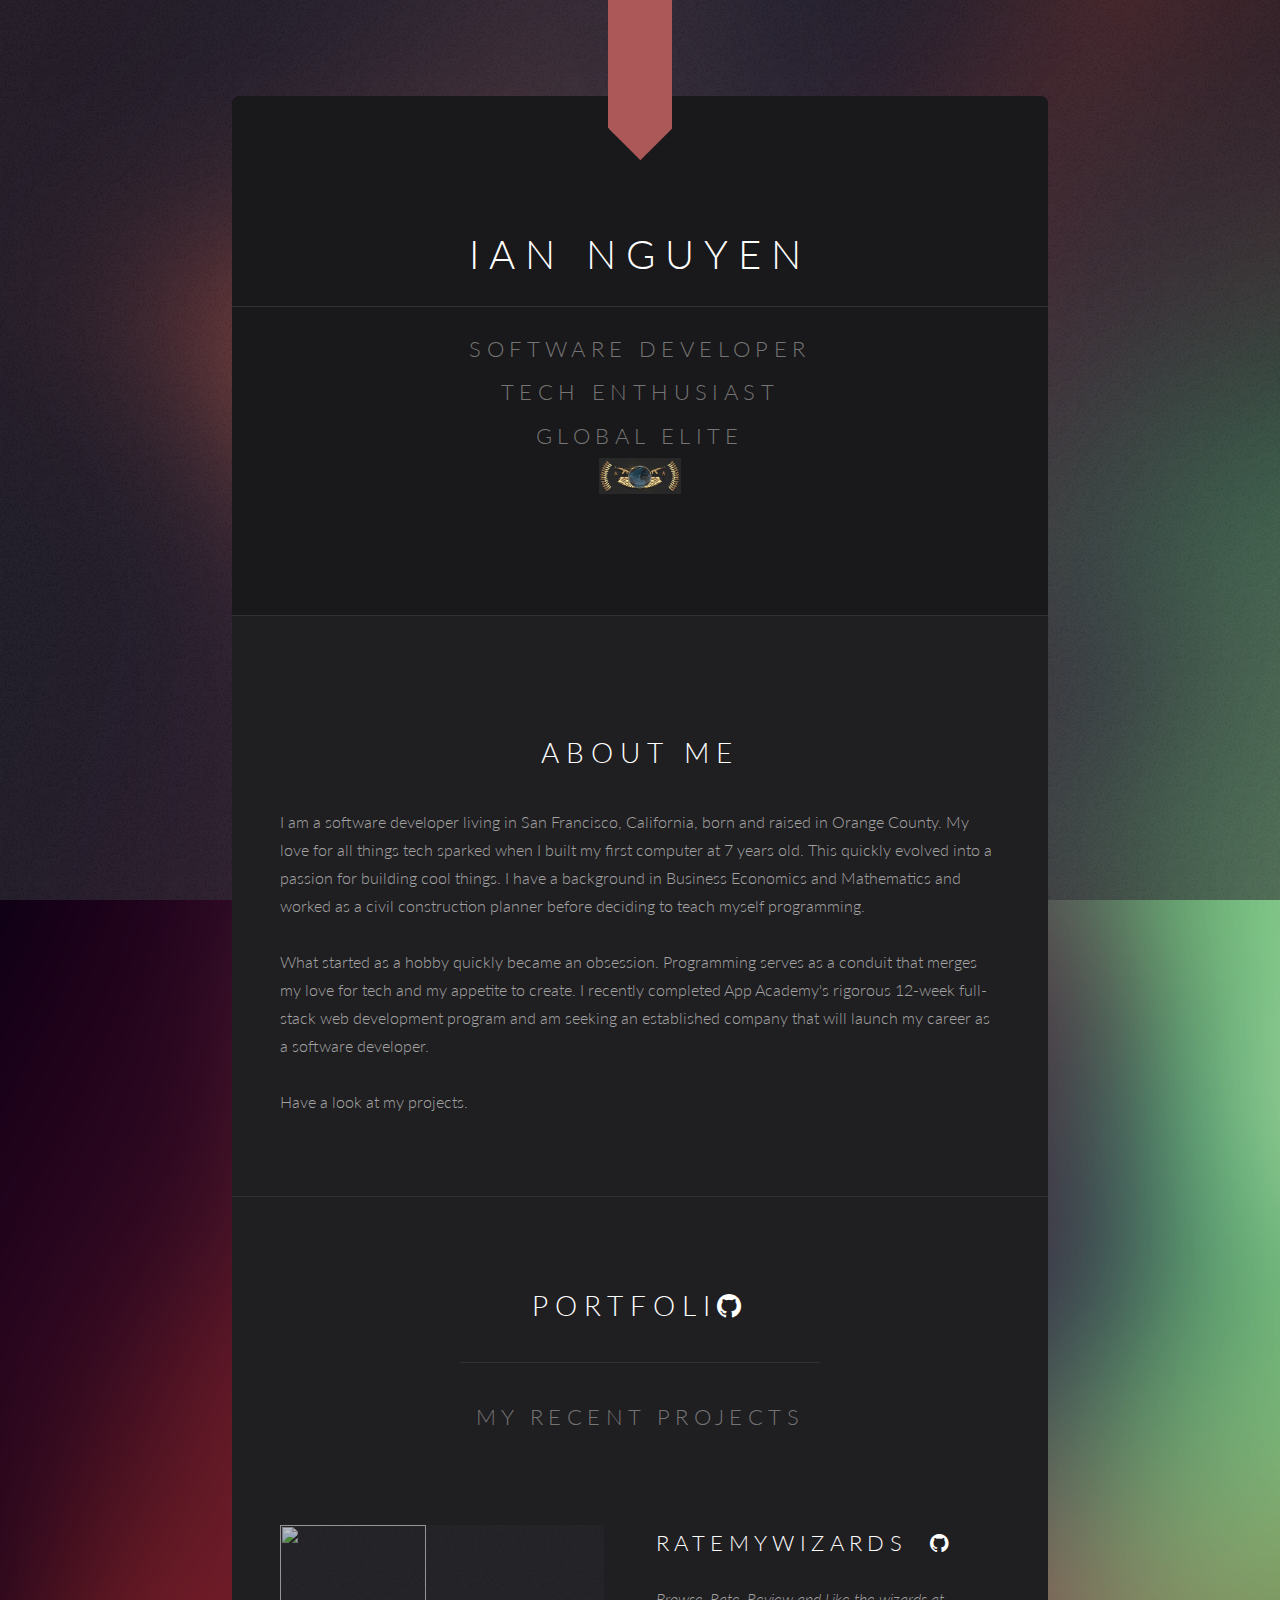
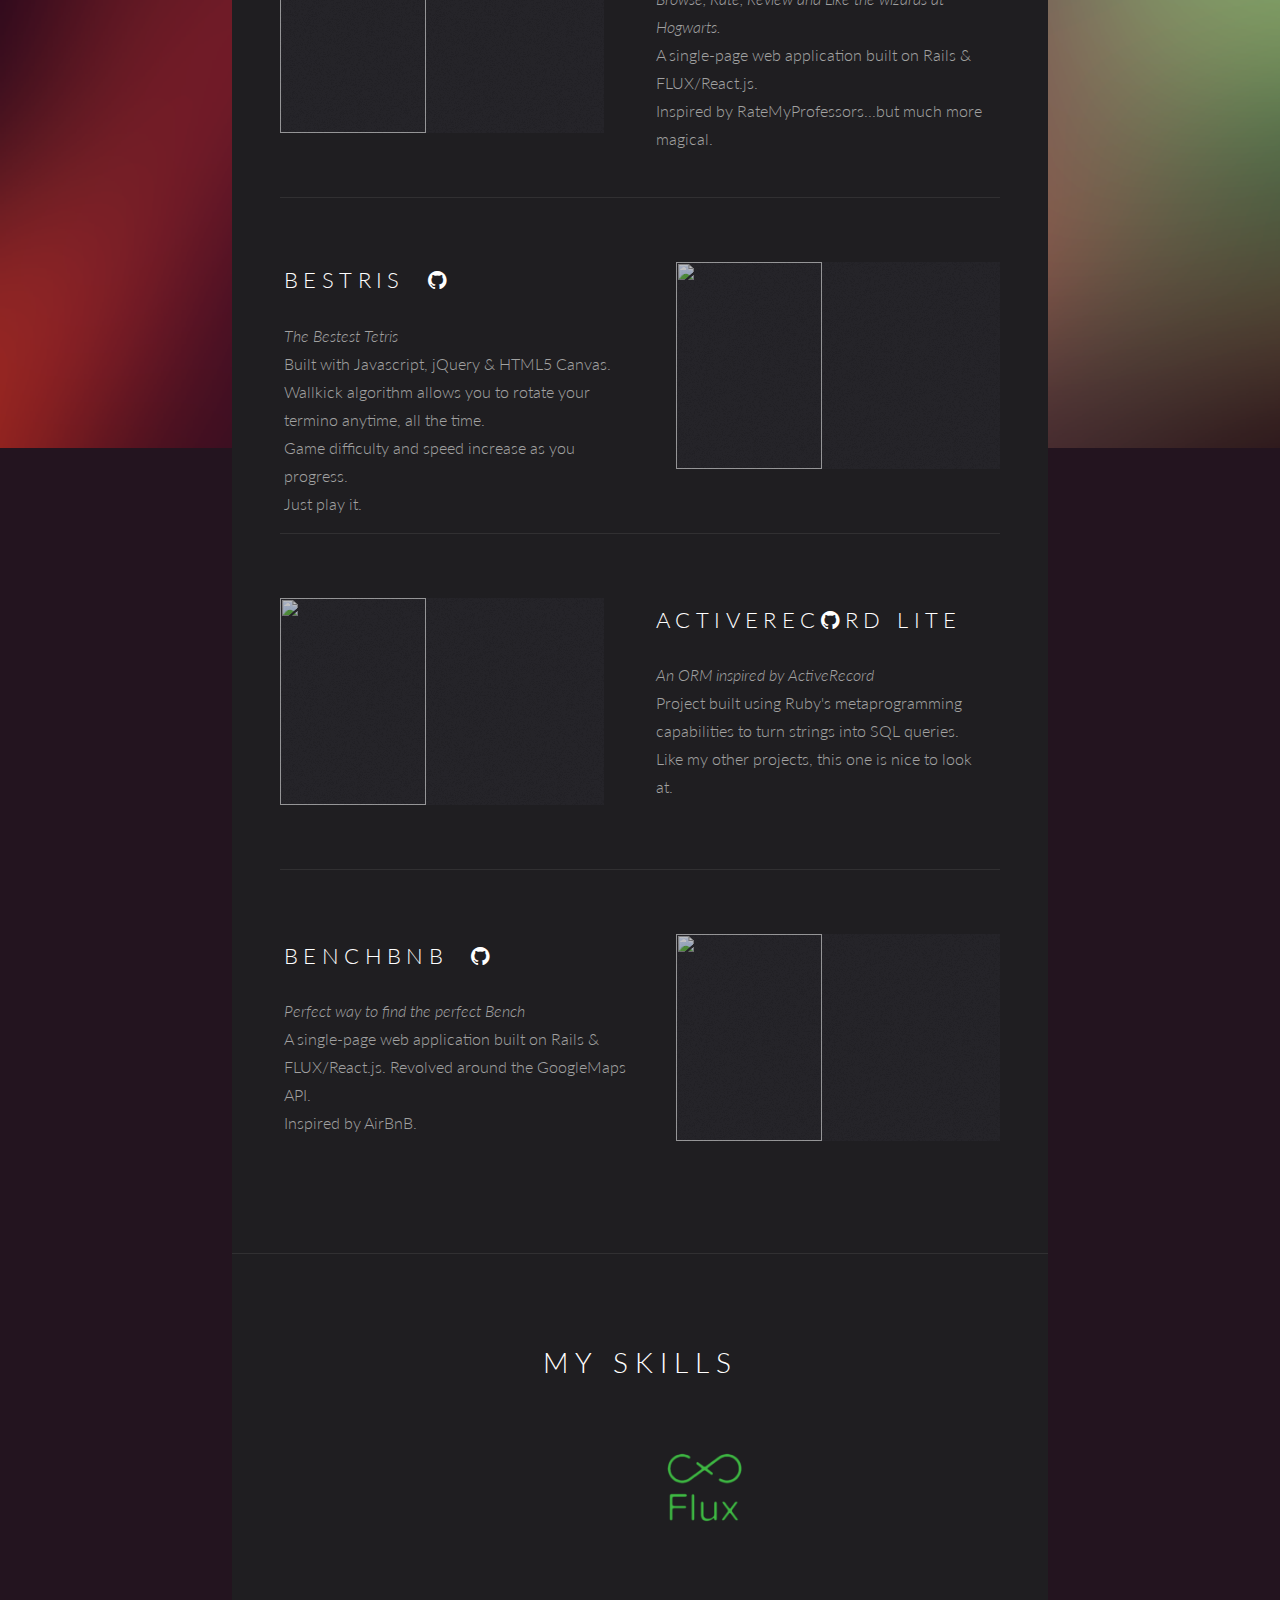
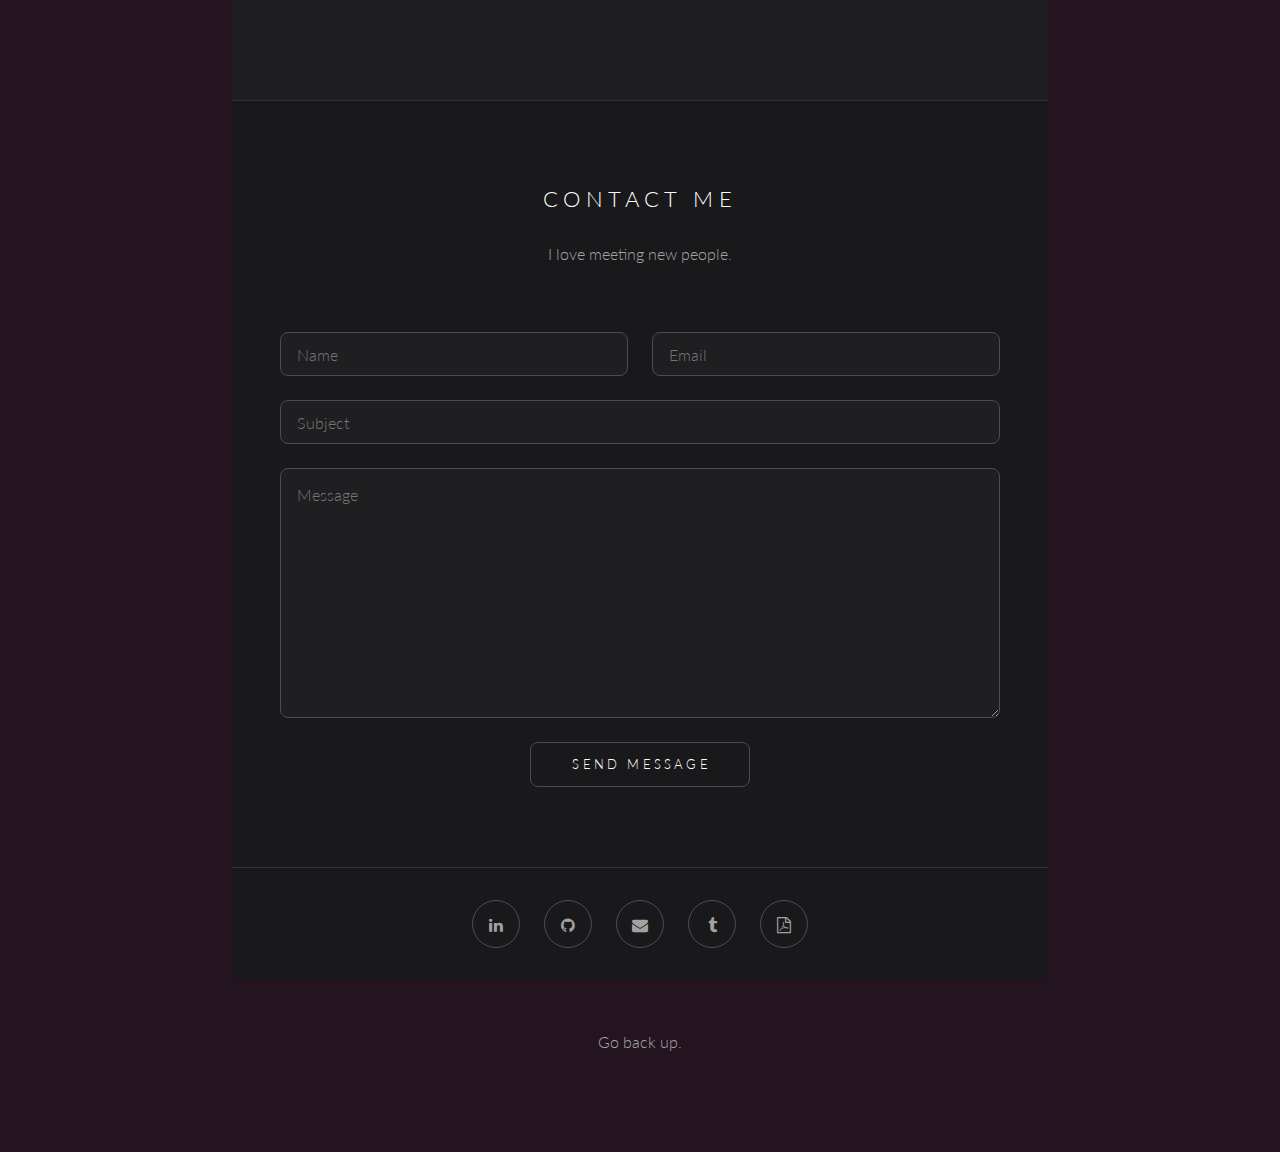
==== index.html @ a2546f07 "ge image" ====
<!DOCTYPE HTML>
<!--
	Locus by Pixelarity
	pixelarity.com @pixelarity
	License: pixelarity.com/license
-->
<html>
	<head>
		<title>Ian Nguyen</title>
		<meta charset="utf-8" />
		<meta name="viewport" content="width=device-width, initial-scale=1" />
		<!--[if lte IE 8]><script src="assets/js/ie/html5shiv.js"></script><![endif]-->
		<link rel="stylesheet" href="assets/css/main.css" />
		<link rel="icon" href="favicon.ico" type="image/x-icon" />
		<!--[if lte IE 8]><link rel="stylesheet" href="assets/css/ie8.css" /><![endif]-->
	</head>
	<body>
		<div id="wrapper" class="container">

			<!-- Header -->
				<section id="header">
					<header>
						<h1><a href="index.html">Ian Nguyen</a></h1>
						<p>
							Software Developer<br/>
							Tech Enthusiast<br/>
							Global Elite<br/>
							<img class="global" src="./images/GE.jpg"/><br/>
						</p>
					</header>
					<!-- <nav id="nav">
						<ul>
							<li><a href="index.html">Home</a></li><li><a href="generic.html">Generic</a></li><li><a href="elements.html">Elements</a></li>
						</ul>
					</nav> -->
				</section>

				<section class="main">
					<header class="major">
						<img class="thumbnail" src="http://res.cloudinary.com/dms46o1eu/image/upload/v1446440273/ian_nguyen_brw3zr.jpg" alt="" />
						<br/>
						<h2>About Me</h2>
						<!-- <p>Magna feugiat lorem ipsum dolor<br />
						sit amet tempus sed adipiscing</p> -->
					</header>
					<!-- <a href="#" class="image fit"><img src="images/pic04.jpg" alt="" /></a> -->
					<p>I am a software developer living in San Francisco, California, born and raised in Orange County. My love for all things tech sparked when I built my first computer at 7 years old. This quickly evolved into a passion for building cool things. I have a background in Business Economics and Mathematics and worked as a civil construction planner before deciding to teach myself programming.
							<br/>
							<br/>
						What started as a hobby quickly became an obsession. Programming serves as a conduit that merges my love for tech and my appetite to create. I recently completed App Academy's rigorous 12-week full-stack web development program and am seeking an established company that will launch my career as a software developer.
						<br/>
						<br/>
						Have a look at my projects.</p>
				</section>

			<!-- Banner -->
				<!-- <section id="banner">
					<h2>Portfolio</h2>
					<ul class="actions">
						<li><a href="#portfolio" class="button big">View My Recent Projects</a></li>
					</ul>
				</section> -->

			<!-- One -->
				<!-- <section id="portfolio" class="main style1">
					<section>
						<h3>Sed Feugiat</h3>
						<p>Cubilia in ornare mi. Accumsan massa vis vis commodo adipiscing. Adipiscing amet odio id consectetur penatibus. Accumsan adipiscing. Lorem. Sapien blandit magna neque sed.</p>
						<ul class="actions">
							<li><a href="#" class="button">More</a></li>
						</ul>
					</section>
					<section>
						<h3>Curae Amet</h3>
						<p>Cubilia in ornare mi. Accumsan massa vis vis commodo adipiscing. Adipiscing amet odio id consectetur penatibus. Accumsan adipiscing. Lorem. Sapien blandit magna neque sed.</p>
						<ul class="actions">
							<li><a href="#" class="button">More</a></li>
						</ul>
					</section>
				</section> -->

			<!-- Two -->
				<section id="portfolio" class="main style2">
					<header class="major">
						<h2>Portfoli<a href="https://github.com/iannguyen" class="icon alt fa-github"><span class="label">GitHub</span></a></h2>
						<p>My Recent Projects</p>
					</header>
					<section class="left">
						<a href="http://www.ratemywizards.xyz/">
									<img class="image" src="http://res.cloudinary.com/dms46o1eu/image/upload/f_auto/v1446530182/ratemywizardsgif_xmjxuo.gif"/>
								</a>
						<div class="content">
							<h3><a href="http://www.ratemywizards.xyz/">RateMyWizards &nbsp</a><a href="https://github.com/iannguyen/ratemywizards" class="icon alt fa-github"><span class="label">GitHub</span></a></h3>
							<span class="sub-description">Browse, Rate, Review and Like the wizards at Hogwarts.</span>
							<p>
								A single-page web application built on Rails & FLUX/React.js.
								<br/>
								Inspired by RateMyProfessors...but much more magical.
							</p>
						</div>
					</section>
					<section class="right">
						<a href="bestris/index.html">
									<img class="image" src="http://res.cloudinary.com/dms46o1eu/image/upload/v1446534317/bestrisnew_ky3woq.gif"/>
								</a>
						<div class="content">
							<h3><a href="bestris/index.html">Bestris &nbsp</a><a href="https://github.com/iannguyen/bestris" class="icon alt fa-github"><span class="label">GitHub</span></a></h3>
							<span class="sub-description">The Bestest Tetris</span>
							<p>
										Built with Javascript, jQuery & HTML5 Canvas.
										<br/>
										Wallkick algorithm allows you to rotate your termino anytime, all the time.
										<br/>
										Game difficulty and speed increase as you progress.
										<br/>
										Just play it.
									</p>
						</div>
					</section>
					<section class="left">
								<a href="https://github.com/iannguyen/activerecord-lite"><img class="image" src="http://res.cloudinary.com/dms46o1eu/image/upload/c_scale,w_500/v1446425194/Screen_Shot_2015-11-01_at_4.46.02_PM_rx0tl1.png"/></a>
						<div class="content">
							<h3>ActiveRec<a href="https://github.com/iannguyen/activerecord-lite" class="icon alt fa-github"><span class="label">GitHub</span></a>rd Lite</a>
								</h3>
								<span class="sub-description">An ORM inspired by ActiveRecord</span>
									<p>
										Project built using Ruby's metaprogramming capabilities to turn strings into SQL queries.
										<br/>
										Like my other projects, this one is nice to look at.
									</p>
						</div>
					</section>
					<section class="right">
								<a href="https://bench-bnb.herokuapp.com"><img class="image" src="http://res.cloudinary.com/dms46o1eu/image/upload/c_scale,w_750/v1451967741/bench_bnb_pdccks.gif"/></a>
						<div class="content">
							<h3><a href="https://bench-bnb.herokuapp.com">BenchBnB</a> &nbsp<a href="https://github.com/iannguyen/benchbnb-react-flux" class="icon alt fa-github"><span class="label">GitHub</span></a></a>
								</h3>
								<span class="sub-description">Perfect way to find the perfect Bench</span>
									<p>
										A single-page web application built on Rails & FLUX/React.js. Revolved around the GoogleMaps API.
										<br/>
										Inspired by AirBnB.
									</p>
						</div>
					</section>
					<!-- <footer class="major">
						<p>Magna feugiat lorem ipsum dolor<br />
						sit amet tempus sed adipiscing</p>
						<ul class="actions">
							<li><a href="#" class="button big">Learn More</a></li>
						</ul>
					</footer> -->
				</section>

				<section class="main">
					<header class="major">
						<h2>My Skills</h2>
						<!-- <p>Magna feugiat lorem ipsum dolor<br />
						sit amet tempus sed adipiscing</p> -->
						<link rel="stylesheet" href="https://cdn.rawgit.com/konpa/devicon/89f2f44ba07ea3fff7e561c2142813b278c2d6c6/devicon.min.css">
					</header>
					<!-- <a href="#" class="image fit"><img src="images/pic04.jpg" alt="" /></a> -->
					<ul class="skills">
						<br/>
						<li><i class="devicon-ruby-plain-wordmark colored"></i></li>
						<li><i class="devicon-rails-plain-wordmark colored"></i></li>
						<li><i class="devicon-javascript-plain colored"></i></li>
						<li><i class="devicon-react-original-wordmark colored"></i></li>
						<li><i><img class="icon" src="./images/flux-icon.png"/></i></li>
						<br/>
						<br/>
						<li><i class="devicon-postgresql-plain-wordmark"></i></li>
						<li><i class="devicon-html5-plain-wordmark colored"></i></li>
						<li><i class="devicon-css3-plain-wordmark colored"></i></li>
						<li><i class="devicon-jquery-plain-wordmark"></i></li>
						<li><i class="devicon-git-plain-wordmark colored"></i></li>
					</ul>
				</section>

			<!-- Footer -->
				<section id="footer">
					<h2>Contact Me</h2>
					<p>I love meeting new people.</p>
					<form action="http://formspree.io/iannknguyen@gmail.com" method="post">
						<div class="row uniform 50%">
							<div class="6u 12u$(xsmall)">
								<input type="text" name="name" id="name" placeholder="Name" />
							</div>
							<div class="6u$ 12u$(xsmall)">
								<input type="email" name="email" id="email" placeholder="Email" />
							</div>
							<div class="12u$">
								<input type="text" name="subject" id="subject" placeholder="Subject" />
							</div>
							<div class="12u$">
								<textarea name="message" id="message" placeholder="Message" rows="8"></textarea>
							</div>
							<div class="12u$">
								<ul class="actions">
									<li><input type="submit" value="Send Message" /></li>
								</ul>
							</div>
						</div>
					</form>
					<ul class="icons">
						<li><a href="https://www.linkedin.com/in/iannknguyen" class="icon alt fa-linkedin"><span class="label">LinkedIn</span></a></li>
						<li><a href="https://github.com/iannguyen" class="icon alt fa-github"><span class="label">GitHub</span></a></li>
						<li><a href="mailto:iannknguyen@gmail.com" class="icon alt fa-envelope"><span class="label">Email</span></a></li>
						<li><a href="http://iannknguyen.tumblr.com/" class="icon alt fa-tumblr"><span class="label">Tumblr</span></a></li>
						<li><a href="./assets/Resume_Ian-Nguyen.pdf" class="icon fa-file-pdf-o"><span class="label">Resume</span></a></li>
					</ul>
				</section>

		</div>
		<div id="copyright">
			Go back up.
		</div>

		<!-- Scripts -->
			<script src="assets/js/jquery.min.js"></script>
			<script src="assets/js/skel.min.js"></script>
			<script src="assets/js/util.js"></script>
			<!--[if lte IE 8]><script src="assets/js/ie/respond.min.js"></script><![endif]-->
			<script src="assets/js/main.js"></script>

	</body>
</html>
---- assets/css/main.css ----
@import url("font-awesome.min.css");
@import url("http://fonts.googleapis.com/css?family=Lato:300");

/*
	Locus by Pixelarity
	pixelarity.com @pixelarity
	License: pixelarity.com/license
*/

/* Reset */

	html, body, div, span, applet, object, iframe, h1, h2, h3, h4, h5, h6, p, blockquote, pre, a, abbr, acronym, address, big, cite, code, del, dfn, em, img, ins, kbd, q, s, samp, small, strike, strong, sub, sup, tt, var, b, u, i, center, dl, dt, dd, ol, ul, li, fieldset, form, label, legend, table, caption, tbody, tfoot, thead, tr, th, td, article, aside, canvas, details, embed, figure, figcaption, footer, header, hgroup, menu, nav, output, ruby, section, summary, time, mark, audio, video {
		margin: 0;
		padding: 0;
		border: 0;
		font-size: 100%;
		font: inherit;
		vertical-align: baseline;
	}

	article, aside, details, figcaption, figure, footer, header, hgroup, menu, nav, section {
		display: block;
	}

	body {
		line-height: 1;
	}

	ol, ul {
		list-style: none;
	}

	blockquote, q {
		quotes: none;
	}

	blockquote:before, blockquote:after, q:before, q:after {
		content: '';
		content: none;
	}

	table {
		border-collapse: collapse;
		border-spacing: 0;
	}

	body {
		-webkit-text-size-adjust: none;
	}

/* Box Model */

	*, *:before, *:after {
		-moz-box-sizing: border-box;
		-webkit-box-sizing: border-box;
		box-sizing: border-box;
	}

/* Containers */

	.container {
		margin-left: auto;
		margin-right: auto;
	}

	.container.\31 25\25 {
		width: 100%;
		max-width: 63.75em;
		min-width: 51em;
	}

	.container.\37 5\25 {
		width: 38.25em;
	}

	.container.\35 0\25 {
		width: 25.5em;
	}

	.container.\32 5\25 {
		width: 12.75em;
	}

	.container {
		width: 51em;
	}

	@media screen and (max-width: 1680px) {

		.container.\31 25\25 {
			width: 100%;
			max-width: 63.75em;
			min-width: 51em;
		}

		.container.\37 5\25 {
			width: 38.25em;
		}

		.container.\35 0\25 {
			width: 25.5em;
		}

		.container.\32 5\25 {
			width: 12.75em;
		}

		.container {
			width: 51em;
		}

	}

	@media screen and (max-width: 1366px) {

		.container.\31 25\25 {
			width: 100%;
			max-width: 63.75em;
			min-width: 51em;
		}

		.container.\37 5\25 {
			width: 38.25em;
		}

		.container.\35 0\25 {
			width: 25.5em;
		}

		.container.\32 5\25 {
			width: 12.75em;
		}

		.container {
			width: 51em;
		}

	}

	@media screen and (max-width: 980px) {

		.container.\31 25\25 {
			width: 100%;
			max-width: 100%;
			min-width: 80%;
		}

		.container.\37 5\25 {
			width: 60%;
		}

		.container.\35 0\25 {
			width: 40%;
		}

		.container.\32 5\25 {
			width: 20%;
		}

		.container {
			width: 80% !important;
		}

	}

	@media screen and (max-width: 736px) {

		.container.\31 25\25 {
			width: 100%;
			max-width: 118.75%;
			min-width: 95%;
		}

		.container.\37 5\25 {
			width: 71.25%;
		}

		.container.\35 0\25 {
			width: 47.5%;
		}

		.container.\32 5\25 {
			width: 23.75%;
		}

		.container {
			width: 95% !important;
		}

	}

	@media screen and (max-width: 480px) {

		.container.\31 25\25 {
			width: 100%;
			max-width: 125%;
			min-width: 100%;
		}

		.container.\37 5\25 {
			width: 75%;
		}

		.container.\35 0\25 {
			width: 50%;
		}

		.container.\32 5\25 {
			width: 25%;
		}

		.container {
			width: 100% !important;
		}

	}

/* Grid */

	.row {
		border-bottom: solid 1px transparent;
		-moz-box-sizing: border-box;
		-webkit-box-sizing: border-box;
		box-sizing: border-box;
	}

	.row > * {
		float: left;
		-moz-box-sizing: border-box;
		-webkit-box-sizing: border-box;
		box-sizing: border-box;
	}

	.row:after, .row:before {
		content: '';
		display: block;
		clear: both;
		height: 0;
	}

	.row.uniform > * > :first-child {
		margin-top: 0;
	}

	.row.uniform > * > :last-child {
		margin-bottom: 0;
	}

	.row.\30 \25 > * {
		padding: 0 0 0 0em;
	}

	.row.\30 \25 {
		margin: 0 0 -1px 0em;
	}

	.row.uniform.\30 \25 > * {
		padding: 0em 0 0 0em;
	}

	.row.uniform.\30 \25 {
		margin: 0em 0 -1px 0em;
	}

	.row > * {
		padding: 0 0 0 3em;
	}

	.row {
		margin: 0 0 -1px -3em;
	}

	.row.uniform > * {
		padding: 3em 0 0 3em;
	}

	.row.uniform {
		margin: -3em 0 -1px -3em;
	}

	.row.\32 00\25 > * {
		padding: 0 0 0 6em;
	}

	.row.\32 00\25 {
		margin: 0 0 -1px -6em;
	}

	.row.uniform.\32 00\25 > * {
		padding: 6em 0 0 6em;
	}

	.row.uniform.\32 00\25 {
		margin: -6em 0 -1px -6em;
	}

	.row.\31 50\25 > * {
		padding: 0 0 0 4.5em;
	}

	.row.\31 50\25 {
		margin: 0 0 -1px -4.5em;
	}

	.row.uniform.\31 50\25 > * {
		padding: 4.5em 0 0 4.5em;
	}

	.row.uniform.\31 50\25 {
		margin: -4.5em 0 -1px -4.5em;
	}

	.row.\35 0\25 > * {
		padding: 0 0 0 1.5em;
	}

	.row.\35 0\25 {
		margin: 0 0 -1px -1.5em;
	}

	.row.uniform.\35 0\25 > * {
		padding: 1.5em 0 0 1.5em;
	}

	.row.uniform.\35 0\25 {
		margin: -1.5em 0 -1px -1.5em;
	}

	.row.\32 5\25 > * {
		padding: 0 0 0 0.75em;
	}

	.row.\32 5\25 {
		margin: 0 0 -1px -0.75em;
	}

	.row.uniform.\32 5\25 > * {
		padding: 0.75em 0 0 0.75em;
	}

	.row.uniform.\32 5\25 {
		margin: -0.75em 0 -1px -0.75em;
	}

	.\31 2u, .\31 2u\24 {
		width: 100%;
		clear: none;
		margin-left: 0;
	}

	.\31 1u, .\31 1u\24 {
		width: 91.6666666667%;
		clear: none;
		margin-left: 0;
	}

	.\31 0u, .\31 0u\24 {
		width: 83.3333333333%;
		clear: none;
		margin-left: 0;
	}

	.\39 u, .\39 u\24 {
		width: 75%;
		clear: none;
		margin-left: 0;
	}

	.\38 u, .\38 u\24 {
		width: 66.6666666667%;
		clear: none;
		margin-left: 0;
	}

	.\37 u, .\37 u\24 {
		width: 58.3333333333%;
		clear: none;
		margin-left: 0;
	}

	.\36 u, .\36 u\24 {
		width: 50%;
		clear: none;
		margin-left: 0;
	}

	.\35 u, .\35 u\24 {
		width: 41.6666666667%;
		clear: none;
		margin-left: 0;
	}

	.\34 u, .\34 u\24 {
		width: 33.3333333333%;
		clear: none;
		margin-left: 0;
	}

	.\33 u, .\33 u\24 {
		width: 25%;
		clear: none;
		margin-left: 0;
	}

	.\32 u, .\32 u\24 {
		width: 16.6666666667%;
		clear: none;
		margin-left: 0;
	}

	.\31 u, .\31 u\24 {
		width: 8.3333333333%;
		clear: none;
		margin-left: 0;
	}

	.\31 2u\24 + *,
	.\31 1u\24 + *,
	.\31 0u\24 + *,
	.\39 u\24 + *,
	.\38 u\24 + *,
	.\37 u\24 + *,
	.\36 u\24 + *,
	.\35 u\24 + *,
	.\34 u\24 + *,
	.\33 u\24 + *,
	.\32 u\24 + *,
	.\31 u\24 + * {
		clear: left;
	}

	.\-11u {
		margin-left: 91.66667%;
	}

	.\-10u {
		margin-left: 83.33333%;
	}

	.\-9u {
		margin-left: 75%;
	}

	.\-8u {
		margin-left: 66.66667%;
	}

	.\-7u {
		margin-left: 58.33333%;
	}

	.\-6u {
		margin-left: 50%;
	}

	.\-5u {
		margin-left: 41.66667%;
	}

	.\-4u {
		margin-left: 33.33333%;
	}

	.\-3u {
		margin-left: 25%;
	}

	.\-2u {
		margin-left: 16.66667%;
	}

	.\-1u {
		margin-left: 8.33333%;
	}

	@media screen and (max-width: 1680px) {

		.row > * {
			padding: 0 0 0 3em;
		}

		.row {
			margin: 0 0 -1px -3em;
		}

		.row.uniform > * {
			padding: 3em 0 0 3em;
		}

		.row.uniform {
			margin: -3em 0 -1px -3em;
		}

		.row.\32 00\25 > * {
			padding: 0 0 0 6em;
		}

		.row.\32 00\25 {
			margin: 0 0 -1px -6em;
		}

		.row.uniform.\32 00\25 > * {
			padding: 6em 0 0 6em;
		}

		.row.uniform.\32 00\25 {
			margin: -6em 0 -1px -6em;
		}

		.row.\31 50\25 > * {
			padding: 0 0 0 4.5em;
		}

		.row.\31 50\25 {
			margin: 0 0 -1px -4.5em;
		}

		.row.uniform.\31 50\25 > * {
			padding: 4.5em 0 0 4.5em;
		}

		.row.uniform.\31 50\25 {
			margin: -4.5em 0 -1px -4.5em;
		}

		.row.\35 0\25 > * {
			padding: 0 0 0 1.5em;
		}

		.row.\35 0\25 {
			margin: 0 0 -1px -1.5em;
		}

		.row.uniform.\35 0\25 > * {
			padding: 1.5em 0 0 1.5em;
		}

		.row.uniform.\35 0\25 {
			margin: -1.5em 0 -1px -1.5em;
		}

		.row.\32 5\25 > * {
			padding: 0 0 0 0.75em;
		}

		.row.\32 5\25 {
			margin: 0 0 -1px -0.75em;
		}

		.row.uniform.\32 5\25 > * {
			padding: 0.75em 0 0 0.75em;
		}

		.row.uniform.\32 5\25 {
			margin: -0.75em 0 -1px -0.75em;
		}

		.\31 2u\28xlarge\29, .\31 2u\24\28xlarge\29 {
			width: 100%;
			clear: none;
			margin-left: 0;
		}

		.\31 1u\28xlarge\29, .\31 1u\24\28xlarge\29 {
			width: 91.6666666667%;
			clear: none;
			margin-left: 0;
		}

		.\31 0u\28xlarge\29, .\31 0u\24\28xlarge\29 {
			width: 83.3333333333%;
			clear: none;
			margin-left: 0;
		}

		.\39 u\28xlarge\29, .\39 u\24\28xlarge\29 {
			width: 75%;
			clear: none;
			margin-left: 0;
		}

		.\38 u\28xlarge\29, .\38 u\24\28xlarge\29 {
			width: 66.6666666667%;
			clear: none;
			margin-left: 0;
		}

		.\37 u\28xlarge\29, .\37 u\24\28xlarge\29 {
			width: 58.3333333333%;
			clear: none;
			margin-left: 0;
		}

		.\36 u\28xlarge\29, .\36 u\24\28xlarge\29 {
			width: 50%;
			clear: none;
			margin-left: 0;
		}

		.\35 u\28xlarge\29, .\35 u\24\28xlarge\29 {
			width: 41.6666666667%;
			clear: none;
			margin-left: 0;
		}

		.\34 u\28xlarge\29, .\34 u\24\28xlarge\29 {
			width: 33.3333333333%;
			clear: none;
			margin-left: 0;
		}

		.\33 u\28xlarge\29, .\33 u\24\28xlarge\29 {
			width: 25%;
			clear: none;
			margin-left: 0;
		}

		.\32 u\28xlarge\29, .\32 u\24\28xlarge\29 {
			width: 16.6666666667%;
			clear: none;
			margin-left: 0;
		}

		.\31 u\28xlarge\29, .\31 u\24\28xlarge\29 {
			width: 8.3333333333%;
			clear: none;
			margin-left: 0;
		}

		.\31 2u\24\28xlarge\29 + *,
		.\31 1u\24\28xlarge\29 + *,
		.\31 0u\24\28xlarge\29 + *,
		.\39 u\24\28xlarge\29 + *,
		.\38 u\24\28xlarge\29 + *,
		.\37 u\24\28xlarge\29 + *,
		.\36 u\24\28xlarge\29 + *,
		.\35 u\24\28xlarge\29 + *,
		.\34 u\24\28xlarge\29 + *,
		.\33 u\24\28xlarge\29 + *,
		.\32 u\24\28xlarge\29 + *,
		.\31 u\24\28xlarge\29 + * {
			clear: left;
		}

		.\-11u\28xlarge\29 {
			margin-left: 91.66667%;
		}

		.\-10u\28xlarge\29 {
			margin-left: 83.33333%;
		}

		.\-9u\28xlarge\29 {
			margin-left: 75%;
		}

		.\-8u\28xlarge\29 {
			margin-left: 66.66667%;
		}

		.\-7u\28xlarge\29 {
			margin-left: 58.33333%;
		}

		.\-6u\28xlarge\29 {
			margin-left: 50%;
		}

		.\-5u\28xlarge\29 {
			margin-left: 41.66667%;
		}

		.\-4u\28xlarge\29 {
			margin-left: 33.33333%;
		}

		.\-3u\28xlarge\29 {
			margin-left: 25%;
		}

		.\-2u\28xlarge\29 {
			margin-left: 16.66667%;
		}

		.\-1u\28xlarge\29 {
			margin-left: 8.33333%;
		}

	}

	@media screen and (max-width: 1366px) {

		.row > * {
			padding: 0 0 0 3em;
		}

		.row {
			margin: 0 0 -1px -3em;
		}

		.row.uniform > * {
			padding: 3em 0 0 3em;
		}

		.row.uniform {
			margin: -3em 0 -1px -3em;
		}

		.row.\32 00\25 > * {
			padding: 0 0 0 6em;
		}

		.row.\32 00\25 {
			margin: 0 0 -1px -6em;
		}

		.row.uniform.\32 00\25 > * {
			padding: 6em 0 0 6em;
		}

		.row.uniform.\32 00\25 {
			margin: -6em 0 -1px -6em;
		}

		.row.\31 50\25 > * {
			padding: 0 0 0 4.5em;
		}

		.row.\31 50\25 {
			margin: 0 0 -1px -4.5em;
		}

		.row.uniform.\31 50\25 > * {
			padding: 4.5em 0 0 4.5em;
		}

		.row.uniform.\31 50\25 {
			margin: -4.5em 0 -1px -4.5em;
		}

		.row.\35 0\25 > * {
			padding: 0 0 0 1.5em;
		}

		.row.\35 0\25 {
			margin: 0 0 -1px -1.5em;
		}

		.row.uniform.\35 0\25 > * {
			padding: 1.5em 0 0 1.5em;
		}

		.row.uniform.\35 0\25 {
			margin: -1.5em 0 -1px -1.5em;
		}

		.row.\32 5\25 > * {
			padding: 0 0 0 0.75em;
		}

		.row.\32 5\25 {
			margin: 0 0 -1px -0.75em;
		}

		.row.uniform.\32 5\25 > * {
			padding: 0.75em 0 0 0.75em;
		}

		.row.uniform.\32 5\25 {
			margin: -0.75em 0 -1px -0.75em;
		}

		.\31 2u\28large\29, .\31 2u\24\28large\29 {
			width: 100%;
			clear: none;
			margin-left: 0;
		}

		.\31 1u\28large\29, .\31 1u\24\28large\29 {
			width: 91.6666666667%;
			clear: none;
			margin-left: 0;
		}

		.\31 0u\28large\29, .\31 0u\24\28large\29 {
			width: 83.3333333333%;
			clear: none;
			margin-left: 0;
		}

		.\39 u\28large\29, .\39 u\24\28large\29 {
			width: 75%;
			clear: none;
			margin-left: 0;
		}

		.\38 u\28large\29, .\38 u\24\28large\29 {
			width: 66.6666666667%;
			clear: none;
			margin-left: 0;
		}

		.\37 u\28large\29, .\37 u\24\28large\29 {
			width: 58.3333333333%;
			clear: none;
			margin-left: 0;
		}

		.\36 u\28large\29, .\36 u\24\28large\29 {
			width: 50%;
			clear: none;
			margin-left: 0;
		}

		.\35 u\28large\29, .\35 u\24\28large\29 {
			width: 41.6666666667%;
			clear: none;
			margin-left: 0;
		}

		.\34 u\28large\29, .\34 u\24\28large\29 {
			width: 33.3333333333%;
			clear: none;
			margin-left: 0;
		}

		.\33 u\28large\29, .\33 u\24\28large\29 {
			width: 25%;
			clear: none;
			margin-left: 0;
		}

		.\32 u\28large\29, .\32 u\24\28large\29 {
			width: 16.6666666667%;
			clear: none;
			margin-left: 0;
		}

		.\31 u\28large\29, .\31 u\24\28large\29 {
			width: 8.3333333333%;
			clear: none;
			margin-left: 0;
		}

		.\31 2u\24\28large\29 + *,
		.\31 1u\24\28large\29 + *,
		.\31 0u\24\28large\29 + *,
		.\39 u\24\28large\29 + *,
		.\38 u\24\28large\29 + *,
		.\37 u\24\28large\29 + *,
		.\36 u\24\28large\29 + *,
		.\35 u\24\28large\29 + *,
		.\34 u\24\28large\29 + *,
		.\33 u\24\28large\29 + *,
		.\32 u\24\28large\29 + *,
		.\31 u\24\28large\29 + * {
			clear: left;
		}

		.\-11u\28large\29 {
			margin-left: 91.66667%;
		}

		.\-10u\28large\29 {
			margin-left: 83.33333%;
		}

		.\-9u\28large\29 {
			margin-left: 75%;
		}

		.\-8u\28large\29 {
			margin-left: 66.66667%;
		}

		.\-7u\28large\29 {
			margin-left: 58.33333%;
		}

		.\-6u\28large\29 {
			margin-left: 50%;
		}

		.\-5u\28large\29 {
			margin-left: 41.66667%;
		}

		.\-4u\28large\29 {
			margin-left: 33.33333%;
		}

		.\-3u\28large\29 {
			margin-left: 25%;
		}

		.\-2u\28large\29 {
			margin-left: 16.66667%;
		}

		.\-1u\28large\29 {
			margin-left: 8.33333%;
		}

	}

	@media screen and (max-width: 980px) {

		.row > * {
			padding: 0 0 0 3em;
		}

		.row {
			margin: 0 0 -1px -3em;
		}

		.row.uniform > * {
			padding: 3em 0 0 3em;
		}

		.row.uniform {
			margin: -3em 0 -1px -3em;
		}

		.row.\32 00\25 > * {
			padding: 0 0 0 6em;
		}

		.row.\32 00\25 {
			margin: 0 0 -1px -6em;
		}

		.row.uniform.\32 00\25 > * {
			padding: 6em 0 0 6em;
		}

		.row.uniform.\32 00\25 {
			margin: -6em 0 -1px -6em;
		}

		.row.\31 50\25 > * {
			padding: 0 0 0 4.5em;
		}

		.row.\31 50\25 {
			margin: 0 0 -1px -4.5em;
		}

		.row.uniform.\31 50\25 > * {
			padding: 4.5em 0 0 4.5em;
		}

		.row.uniform.\31 50\25 {
			margin: -4.5em 0 -1px -4.5em;
		}

		.row.\35 0\25 > * {
			padding: 0 0 0 1.5em;
		}

		.row.\35 0\25 {
			margin: 0 0 -1px -1.5em;
		}

		.row.uniform.\35 0\25 > * {
			padding: 1.5em 0 0 1.5em;
		}

		.row.uniform.\35 0\25 {
			margin: -1.5em 0 -1px -1.5em;
		}

		.row.\32 5\25 > * {
			padding: 0 0 0 0.75em;
		}

		.row.\32 5\25 {
			margin: 0 0 -1px -0.75em;
		}

		.row.uniform.\32 5\25 > * {
			padding: 0.75em 0 0 0.75em;
		}

		.row.uniform.\32 5\25 {
			margin: -0.75em 0 -1px -0.75em;
		}

		.\31 2u\28medium\29, .\31 2u\24\28medium\29 {
			width: 100%;
			clear: none;
			margin-left: 0;
		}

		.\31 1u\28medium\29, .\31 1u\24\28medium\29 {
			width: 91.6666666667%;
			clear: none;
			margin-left: 0;
		}

		.\31 0u\28medium\29, .\31 0u\24\28medium\29 {
			width: 83.3333333333%;
			clear: none;
			margin-left: 0;
		}

		.\39 u\28medium\29, .\39 u\24\28medium\29 {
			width: 75%;
			clear: none;
			margin-left: 0;
		}

		.\38 u\28medium\29, .\38 u\24\28medium\29 {
			width: 66.6666666667%;
			clear: none;
			margin-left: 0;
		}

		.\37 u\28medium\29, .\37 u\24\28medium\29 {
			width: 58.3333333333%;
			clear: none;
			margin-left: 0;
		}

		.\36 u\28medium\29, .\36 u\24\28medium\29 {
			width: 50%;
			clear: none;
			margin-left: 0;
		}

		.\35 u\28medium\29, .\35 u\24\28medium\29 {
			width: 41.6666666667%;
			clear: none;
			margin-left: 0;
		}

		.\34 u\28medium\29, .\34 u\24\28medium\29 {
			width: 33.3333333333%;
			clear: none;
			margin-left: 0;
		}

		.\33 u\28medium\29, .\33 u\24\28medium\29 {
			width: 25%;
			clear: none;
			margin-left: 0;
		}

		.\32 u\28medium\29, .\32 u\24\28medium\29 {
			width: 16.6666666667%;
			clear: none;
			margin-left: 0;
		}

		.\31 u\28medium\29, .\31 u\24\28medium\29 {
			width: 8.3333333333%;
			clear: none;
			margin-left: 0;
		}

		.\31 2u\24\28medium\29 + *,
		.\31 1u\24\28medium\29 + *,
		.\31 0u\24\28medium\29 + *,
		.\39 u\24\28medium\29 + *,
		.\38 u\24\28medium\29 + *,
		.\37 u\24\28medium\29 + *,
		.\36 u\24\28medium\29 + *,
		.\35 u\24\28medium\29 + *,
		.\34 u\24\28medium\29 + *,
		.\33 u\24\28medium\29 + *,
		.\32 u\24\28medium\29 + *,
		.\31 u\24\28medium\29 + * {
			clear: left;
		}

		.\-11u\28medium\29 {
			margin-left: 91.66667%;
		}

		.\-10u\28medium\29 {
			margin-left: 83.33333%;
		}

		.\-9u\28medium\29 {
			margin-left: 75%;
		}

		.\-8u\28medium\29 {
			margin-left: 66.66667%;
		}

		.\-7u\28medium\29 {
			margin-left: 58.33333%;
		}

		.\-6u\28medium\29 {
			margin-left: 50%;
		}

		.\-5u\28medium\29 {
			margin-left: 41.66667%;
		}

		.\-4u\28medium\29 {
			margin-left: 33.33333%;
		}

		.\-3u\28medium\29 {
			margin-left: 25%;
		}

		.\-2u\28medium\29 {
			margin-left: 16.66667%;
		}

		.\-1u\28medium\29 {
			margin-left: 8.33333%;
		}

	}

	@media screen and (max-width: 736px) {

		.row > * {
			padding: 0 0 0 3em;
		}

		.row {
			margin: 0 0 -1px -3em;
		}

		.row.uniform > * {
			padding: 3em 0 0 3em;
		}

		.row.uniform {
			margin: -3em 0 -1px -3em;
		}

		.row.\32 00\25 > * {
			padding: 0 0 0 6em;
		}

		.row.\32 00\25 {
			margin: 0 0 -1px -6em;
		}

		.row.uniform.\32 00\25 > * {
			padding: 6em 0 0 6em;
		}

		.row.uniform.\32 00\25 {
			margin: -6em 0 -1px -6em;
		}

		.row.\31 50\25 > * {
			padding: 0 0 0 4.5em;
		}

		.row.\31 50\25 {
			margin: 0 0 -1px -4.5em;
		}

		.row.uniform.\31 50\25 > * {
			padding: 4.5em 0 0 4.5em;
		}

		.row.uniform.\31 50\25 {
			margin: -4.5em 0 -1px -4.5em;
		}

		.row.\35 0\25 > * {
			padding: 0 0 0 1.5em;
		}

		.row.\35 0\25 {
			margin: 0 0 -1px -1.5em;
		}

		.row.uniform.\35 0\25 > * {
			padding: 1.5em 0 0 1.5em;
		}

		.row.uniform.\35 0\25 {
			margin: -1.5em 0 -1px -1.5em;
		}

		.row.\32 5\25 > * {
			padding: 0 0 0 0.75em;
		}

		.row.\32 5\25 {
			margin: 0 0 -1px -0.75em;
		}

		.row.uniform.\32 5\25 > * {
			padding: 0.75em 0 0 0.75em;
		}

		.row.uniform.\32 5\25 {
			margin: -0.75em 0 -1px -0.75em;
		}

		.\31 2u\28small\29, .\31 2u\24\28small\29 {
			width: 100%;
			clear: none;
			margin-left: 0;
		}

		.\31 1u\28small\29, .\31 1u\24\28small\29 {
			width: 91.6666666667%;
			clear: none;
			margin-left: 0;
		}

		.\31 0u\28small\29, .\31 0u\24\28small\29 {
			width: 83.3333333333%;
			clear: none;
			margin-left: 0;
		}

		.\39 u\28small\29, .\39 u\24\28small\29 {
			width: 75%;
			clear: none;
			margin-left: 0;
		}

		.\38 u\28small\29, .\38 u\24\28small\29 {
			width: 66.6666666667%;
			clear: none;
			margin-left: 0;
		}

		.\37 u\28small\29, .\37 u\24\28small\29 {
			width: 58.3333333333%;
			clear: none;
			margin-left: 0;
		}

		.\36 u\28small\29, .\36 u\24\28small\29 {
			width: 50%;
			clear: none;
			margin-left: 0;
		}

		.\35 u\28small\29, .\35 u\24\28small\29 {
			width: 41.6666666667%;
			clear: none;
			margin-left: 0;
		}

		.\34 u\28small\29, .\34 u\24\28small\29 {
			width: 33.3333333333%;
			clear: none;
			margin-left: 0;
		}

		.\33 u\28small\29, .\33 u\24\28small\29 {
			width: 25%;
			clear: none;
			margin-left: 0;
		}

		.\32 u\28small\29, .\32 u\24\28small\29 {
			width: 16.6666666667%;
			clear: none;
			margin-left: 0;
		}

		.\31 u\28small\29, .\31 u\24\28small\29 {
			width: 8.3333333333%;
			clear: none;
			margin-left: 0;
		}

		.\31 2u\24\28small\29 + *,
		.\31 1u\24\28small\29 + *,
		.\31 0u\24\28small\29 + *,
		.\39 u\24\28small\29 + *,
		.\38 u\24\28small\29 + *,
		.\37 u\24\28small\29 + *,
		.\36 u\24\28small\29 + *,
		.\35 u\24\28small\29 + *,
		.\34 u\24\28small\29 + *,
		.\33 u\24\28small\29 + *,
		.\32 u\24\28small\29 + *,
		.\31 u\24\28small\29 + * {
			clear: left;
		}

		.\-11u\28small\29 {
			margin-left: 91.66667%;
		}

		.\-10u\28small\29 {
			margin-left: 83.33333%;
		}

		.\-9u\28small\29 {
			margin-left: 75%;
		}

		.\-8u\28small\29 {
			margin-left: 66.66667%;
		}

		.\-7u\28small\29 {
			margin-left: 58.33333%;
		}

		.\-6u\28small\29 {
			margin-left: 50%;
		}

		.\-5u\28small\29 {
			margin-left: 41.66667%;
		}

		.\-4u\28small\29 {
			margin-left: 33.33333%;
		}

		.\-3u\28small\29 {
			margin-left: 25%;
		}

		.\-2u\28small\29 {
			margin-left: 16.66667%;
		}

		.\-1u\28small\29 {
			margin-left: 8.33333%;
		}

	}

	@media screen and (max-width: 480px) {

		.row > * {
			padding: 0 0 0 3em;
		}

		.row {
			margin: 0 0 -1px -3em;
		}

		.row.uniform > * {
			padding: 3em 0 0 3em;
		}

		.row.uniform {
			margin: -3em 0 -1px -3em;
		}

		.row.\32 00\25 > * {
			padding: 0 0 0 6em;
		}

		.row.\32 00\25 {
			margin: 0 0 -1px -6em;
		}

		.row.uniform.\32 00\25 > * {
			padding: 6em 0 0 6em;
		}

		.row.uniform.\32 00\25 {
			margin: -6em 0 -1px -6em;
		}

		.row.\31 50\25 > * {
			padding: 0 0 0 4.5em;
		}

		.row.\31 50\25 {
			margin: 0 0 -1px -4.5em;
		}

		.row.uniform.\31 50\25 > * {
			padding: 4.5em 0 0 4.5em;
		}

		.row.uniform.\31 50\25 {
			margin: -4.5em 0 -1px -4.5em;
		}

		.row.\35 0\25 > * {
			padding: 0 0 0 1.5em;
		}

		.row.\35 0\25 {
			margin: 0 0 -1px -1.5em;
		}

		.row.uniform.\35 0\25 > * {
			padding: 1.5em 0 0 1.5em;
		}

		.row.uniform.\35 0\25 {
			margin: -1.5em 0 -1px -1.5em;
		}

		.row.\32 5\25 > * {
			padding: 0 0 0 0.75em;
		}

		.row.\32 5\25 {
			margin: 0 0 -1px -0.75em;
		}

		.row.uniform.\32 5\25 > * {
			padding: 0.75em 0 0 0.75em;
		}

		.row.uniform.\32 5\25 {
			margin: -0.75em 0 -1px -0.75em;
		}

		.\31 2u\28xsmall\29, .\31 2u\24\28xsmall\29 {
			width: 100%;
			clear: none;
			margin-left: 0;
		}

		.\31 1u\28xsmall\29, .\31 1u\24\28xsmall\29 {
			width: 91.6666666667%;
			clear: none;
			margin-left: 0;
		}

		.\31 0u\28xsmall\29, .\31 0u\24\28xsmall\29 {
			width: 83.3333333333%;
			clear: none;
			margin-left: 0;
		}

		.\39 u\28xsmall\29, .\39 u\24\28xsmall\29 {
			width: 75%;
			clear: none;
			margin-left: 0;
		}

		.\38 u\28xsmall\29, .\38 u\24\28xsmall\29 {
			width: 66.6666666667%;
			clear: none;
			margin-left: 0;
		}

		.\37 u\28xsmall\29, .\37 u\24\28xsmall\29 {
			width: 58.3333333333%;
			clear: none;
			margin-left: 0;
		}

		.\36 u\28xsmall\29, .\36 u\24\28xsmall\29 {
			width: 50%;
			clear: none;
			margin-left: 0;
		}

		.\35 u\28xsmall\29, .\35 u\24\28xsmall\29 {
			width: 41.6666666667%;
			clear: none;
			margin-left: 0;
		}

		.\34 u\28xsmall\29, .\34 u\24\28xsmall\29 {
			width: 33.3333333333%;
			clear: none;
			margin-left: 0;
		}

		.\33 u\28xsmall\29, .\33 u\24\28xsmall\29 {
			width: 25%;
			clear: none;
			margin-left: 0;
		}

		.\32 u\28xsmall\29, .\32 u\24\28xsmall\29 {
			width: 16.6666666667%;
			clear: none;
			margin-left: 0;
		}

		.\31 u\28xsmall\29, .\31 u\24\28xsmall\29 {
			width: 8.3333333333%;
			clear: none;
			margin-left: 0;
		}

		.\31 2u\24\28xsmall\29 + *,
		.\31 1u\24\28xsmall\29 + *,
		.\31 0u\24\28xsmall\29 + *,
		.\39 u\24\28xsmall\29 + *,
		.\38 u\24\28xsmall\29 + *,
		.\37 u\24\28xsmall\29 + *,
		.\36 u\24\28xsmall\29 + *,
		.\35 u\24\28xsmall\29 + *,
		.\34 u\24\28xsmall\29 + *,
		.\33 u\24\28xsmall\29 + *,
		.\32 u\24\28xsmall\29 + *,
		.\31 u\24\28xsmall\29 + * {
			clear: left;
		}

		.\-11u\28xsmall\29 {
			margin-left: 91.66667%;
		}

		.\-10u\28xsmall\29 {
			margin-left: 83.33333%;
		}

		.\-9u\28xsmall\29 {
			margin-left: 75%;
		}

		.\-8u\28xsmall\29 {
			margin-left: 66.66667%;
		}

		.\-7u\28xsmall\29 {
			margin-left: 58.33333%;
		}

		.\-6u\28xsmall\29 {
			margin-left: 50%;
		}

		.\-5u\28xsmall\29 {
			margin-left: 41.66667%;
		}

		.\-4u\28xsmall\29 {
			margin-left: 33.33333%;
		}

		.\-3u\28xsmall\29 {
			margin-left: 25%;
		}

		.\-2u\28xsmall\29 {
			margin-left: 16.66667%;
		}

		.\-1u\28xsmall\29 {
			margin-left: 8.33333%;
		}

	}

/* Basic */

	body {
		background-color: #23141f;
		background-attachment: fixed,							fixed;
		background-image: url("images/overlay2.png"), url("../../images/redgradient.png");
		/*background-position: top left,						top center;*/
		background-position: top left,						top center;
		background-repeat: repeat,							no-repeat;
		background-size: auto,							cover;
	}

	body, input, select, textarea {
		color: #a2a2a2;
		font-family: "Lato", Helvetica, sans-serif;
		font-size: 15pt;
		font-weight: 300;
		line-height: 1.75em;
	}

	a {
		-moz-transition: color 0.2s ease-in-out, border-color 0.2s ease-in-out;
		-webkit-transition: color 0.2s ease-in-out, border-color 0.2s ease-in-out;
		-ms-transition: color 0.2s ease-in-out, border-color 0.2s ease-in-out;
		transition: color 0.2s ease-in-out, border-color 0.2s ease-in-out;
		border-bottom: dotted 1px;
		color: inherit;
		text-decoration: none;
	}

		a:hover {
			border-bottom-color: transparent;
			color: #ad5858 !important;
			text-decoration: none;
		}

	strong, b {
		color: #ffffff;
		font-weight: 300;
	}

	em, i {
		font-style: italic;
	}

	p {
		margin: 0 0 2em 0;
	}

	h1, h2, h3, h4, h5, h6 {
		color: #ffffff;
		font-weight: 300;
		letter-spacing: 0.25em;
		line-height: 1em;
		margin: 0 0 1em 0;
		text-transform: uppercase;
	}

		h1 a, h2 a, h3 a, h4 a, h5 a, h6 a {
			color: inherit;
			border-bottom: 0;
		}

	h2 {
		font-size: 1.75em;
		line-height: 2em;
	}

	h3 {
		font-size: 1.35em;
		line-height: 1.75em;
	}

	h4 {
		font-size: 1.1em;
		line-height: 1.5em;
	}

	h5 {
		font-size: 0.9em;
		line-height: 1.5em;
	}

	h6 {
		font-size: 0.7em;
		line-height: 1.5em;
	}

	sub {
		font-size: 0.8em;
		position: relative;
		top: 0.5em;
	}

	sup {
		font-size: 0.8em;
		position: relative;
		top: -0.5em;
	}

	hr {
		border: 0;
		border-bottom: solid 1px #313032;
		margin: 2em 0;
	}

		hr.major {
			margin: 3em 0;
		}

	blockquote {
		border-left: solid 4px #313032;
		font-style: italic;
		margin: 0 0 2em 0;
		padding: 0.5em 0 0.5em 2em;
	}

	code {
		background: rgba(207, 201, 214, 0.035);
		border-radius: 8px;
		border: solid 1px #313032;
		font-family: "Courier New", monospace;
		font-size: 0.9em;
		margin: 0 0.25em;
		padding: 0.25em 0.65em;
	}

	pre {
		-webkit-overflow-scrolling: touch;
		font-family: "Courier New", monospace;
		font-size: 0.9em;
		margin: 0 0 2em 0;
	}

		pre code {
			display: block;
			line-height: 1.75em;
			padding: 1em 1.5em;
			overflow-x: auto;
		}

	.align-left {
		text-align: left;
	}

	.align-center {
		text-align: center;
	}

	.align-right {
		text-align: right;
	}

/* Section/Article */

	section.special, article.special {
		text-align: center;
	}

	header p {
		color: #757575;
		position: relative;
		margin: 0 0 1.5em 0;
	}

	header h2 + p {
		font-size: 1.25em;
		margin-top: -1em;
		line-height: 1.5em;
	}

	header h3 + p {
		font-size: 1.1em;
		margin-top: -0.8em;
		line-height: 1.5em;
	}

	header h4 + p,
	header h5 + p,
	header h6 + p {
		font-size: 0.9em;
		margin-top: -0.6em;
		line-height: 1.5em;
	}

	header.major {
		text-align: center;
	}

		header.major p {
			border-top: solid 1px #313032;
			color: #757575;
			display: inline-block;
			font-size: 1.35em;
			letter-spacing: 0.25em;
			line-height: 2em;
			margin: 0 0 4em 0;
			min-width: 50%;
			padding: 1.5em 0 0 0;
			text-transform: uppercase;
		}

	footer.major {
		border-top: solid 1px #313032;
		padding: 4em 0 0 0;
		text-align: center;
	}

		footer.major p {
			color: #757575;
			font-size: 1.35em;
			letter-spacing: 0.25em;
			line-height: 2em;
			text-transform: uppercase;
		}

/* Form */

	form {
		margin: 0 0 2em 0;
	}

	label {
		color: #ffffff;
		display: block;
		font-size: 0.9em;
		font-weight: 300;
		margin: 0 0 1em 0;
	}

	input[type="text"],
	input[type="password"],
	input[type="email"],
	select,
	textarea {
		-moz-appearance: none;
		-webkit-appearance: none;
		-ms-appearance: none;
		appearance: none;
		background: rgba(207, 201, 214, 0.035);
		border-radius: 8px;
		border: none;
		border: solid 1px #4c4b4d;
		color: inherit;
		display: block;
		outline: 0;
		padding: 0 1em;
		text-decoration: none;
		width: 100%;
	}

		input[type="text"]:invalid,
		input[type="password"]:invalid,
		input[type="email"]:invalid,
		select:invalid,
		textarea:invalid {
			box-shadow: none;
		}

		input[type="text"]:focus,
		input[type="password"]:focus,
		input[type="email"]:focus,
		select:focus,
		textarea:focus {
			border-color: #ad5858;
		}

	.select-wrapper {
		text-decoration: none;
		display: block;
		position: relative;
	}

		.select-wrapper:before {
			-moz-osx-font-smoothing: grayscale;
			-webkit-font-smoothing: antialiased;
			font-family: FontAwesome;
			font-style: normal;
			font-weight: normal;
			text-transform: none !important;
		}

		.select-wrapper:before {
			color: #4c4b4d;
			content: '\f078';
			display: block;
			height: 2.75em;
			line-height: 2.75em;
			pointer-events: none;
			position: absolute;
			right: 0;
			text-align: center;
			top: 0;
			width: 2.75em;
		}

		.select-wrapper select::-ms-expand {
			display: none;
		}

	input[type="text"],
	input[type="password"],
	input[type="email"],
	select {
		height: 2.75em;
	}

	textarea {
		padding: 0.75em 1em;
	}

	input[type="checkbox"],
	input[type="radio"] {
		-moz-appearance: none;
		-webkit-appearance: none;
		-ms-appearance: none;
		appearance: none;
		display: block;
		float: left;
		margin-right: -2em;
		opacity: 0;
		width: 1em;
		z-index: -1;
	}

		input[type="checkbox"] + label,
		input[type="radio"] + label {
			text-decoration: none;
			color: #a2a2a2;
			cursor: pointer;
			display: inline-block;
			font-size: 1em;
			font-weight: 300;
			padding-left: 2.4em;
			padding-right: 0.75em;
			position: relative;
		}

			input[type="checkbox"] + label:before,
			input[type="radio"] + label:before {
				-moz-osx-font-smoothing: grayscale;
				-webkit-font-smoothing: antialiased;
				font-family: FontAwesome;
				font-style: normal;
				font-weight: normal;
				text-transform: none !important;
			}

			input[type="checkbox"] + label:before,
			input[type="radio"] + label:before {
				background: rgba(207, 201, 214, 0.035);
				border-radius: 8px;
				border: solid 1px #4c4b4d;
				content: '';
				display: inline-block;
				height: 1.65em;
				left: 0;
				line-height: 1.58125em;
				position: absolute;
				text-align: center;
				top: 0;
				width: 1.65em;
			}

		input[type="checkbox"]:checked + label:before,
		input[type="radio"]:checked + label:before {
			background: #2a2b2e;
			color: #ffffff;
			content: '\f00c';
		}

		input[type="checkbox"]:focus + label:before,
		input[type="radio"]:focus + label:before {
			border-color: #ad5858;
		}

	input[type="checkbox"] + label:before {
		border-radius: 8px;
	}

	input[type="radio"] + label:before {
		border-radius: 100%;
	}

	::-webkit-input-placeholder {
		color: #757575 !important;
		opacity: 1.0;
	}

	:-moz-placeholder {
		color: #757575 !important;
		opacity: 1.0;
	}

	::-moz-placeholder {
		color: #757575 !important;
		opacity: 1.0;
	}

	:-ms-input-placeholder {
		color: #757575 !important;
		opacity: 1.0;
	}

	.formerize-placeholder {
		color: #757575 !important;
		opacity: 1.0;
	}

/* Box */

	.box {
		border-radius: 8px;
		border: solid 1px #313032;
		margin-bottom: 2em;
		padding: 1.5em;
	}

		.box > :last-child,
		.box > :last-child > :last-child,
		.box > :last-child > :last-child > :last-child {
			margin-bottom: 0;
		}

		.box.alt {
			border: 0;
			border-radius: 0;
			padding: 0;
		}

/* Icon */

	.icon {
		text-decoration: none;
		border-bottom: none;
		position: relative;
	}

		.icon:before {
			-moz-osx-font-smoothing: grayscale;
			-webkit-font-smoothing: antialiased;
			font-family: FontAwesome;
			font-style: normal;
			font-weight: normal;
			text-transform: none !important;
		}

		.icon > .label {
			display: none;
		}

/* Image */

	.image {
		border: 0;
		display: inline-block;
		position: relative;
	}

		.image img {
			display: block;
		}

		.image:before {
			background: url("images/overlay2.png");
			content: '';
			height: 100%;
			left: 0;
			opacity: 0.5;
			position: absolute;
			top: 0;
			width: 100%;
			z-index: 1;
		}

		.image.left {
			float: left;
			margin: 0 1.5em 1em 0;
			top: 0.25em;
		}

		.image.right {
			float: right;
			margin: 0 0 1em 1.5em;
			top: 0.25em;
		}

		.image.left, .image.right {
			max-width: 40%;
		}

			.image.left img, .image.right img {
				width: 100%;
			}

		.image.fit {
			display: block;
			margin: 0 0 2em 0;
			padding: 0 1em;
			width: 100%;
		}

			.image.fit img {
				width: 100%;
			}

/* List */

	ol {
		list-style: decimal;
		margin: 0 0 2em 0;
		padding-left: 1.25em;
	}

		ol li {
			padding-left: 0.25em;
		}

	ul {
		list-style: disc;
		margin: 0 0 2em 0;
		padding-left: 1em;
	}

		ul li {
			padding-left: 0.5em;
		}

		ul.alt {
			list-style: none;
			padding-left: 0;
		}

			ul.alt li {
				border-top: solid 1px #313032;
				padding: 0.5em 0;
			}

				ul.alt li:first-child {
					border-top: 0;
					padding-top: 0;
				}

		ul.icons {
			cursor: default;
			list-style: none;
			padding-left: 0;
		}

			ul.icons li {
				display: inline-block;
				padding: 0 1.25em 0 0;
			}

				ul.icons li:last-child {
					padding-right: 0 !important;
				}

				ul.icons li .icon {
					-moz-transition: color 0.2s ease-in-out, background-color 0.2s ease-in-out;
					-webkit-transition: color 0.2s ease-in-out, background-color 0.2s ease-in-out;
					-ms-transition: color 0.2s ease-in-out, background-color 0.2s ease-in-out;
					transition: color 0.2s ease-in-out, background-color 0.2s ease-in-out;
					border-radius: 100%;
					border: solid 1px #4c4b4d;
					color: inherit;
					display: inline-block;
					height: 3em;
					line-height: 3em;
					text-align: center;
					width: 3em;
				}

					ul.icons li .icon:before {
						font-size: 1em;
					}

					ul.icons li .icon:hover {
						background: rgba(207, 201, 214, 0.035);
						color: inherit !important;
					}

					ul.icons li .icon:active {
						background: rgba(207, 201, 214, 0.1);
					}

		ul.actions {
			cursor: default;
			list-style: none;
			padding-left: 0;
		}

			ul.actions li {
				display: inline-block;
				padding: 0 1em 0 0;
				vertical-align: middle;
			}

				ul.actions li:last-child {
					padding-right: 0;
				}

			ul.actions.small li {
				padding: 0 0.5em 0 0;
			}

			ul.actions.vertical li {
				display: block;
				padding: 1em 0 0 0;
			}

				ul.actions.vertical li:first-child {
					padding-top: 0;
				}

				ul.actions.vertical li > * {
					margin-bottom: 0;
				}

			ul.actions.vertical.small li {
				padding: 0.5em 0 0 0;
			}

				ul.actions.vertical.small li:first-child {
					padding-top: 0;
				}

			ul.actions.fit {
				display: table;
				margin-left: -1em;
				padding: 0;
				table-layout: fixed;
				width: calc(100% + 1em);
			}

				ul.actions.fit li {
					display: table-cell;
					padding: 0 0 0 1em;
				}

					ul.actions.fit li > * {
						margin-bottom: 0;
					}

				ul.actions.fit.small {
					margin-left: -0.5em;
					width: calc(100% + 0.5em);
				}

					ul.actions.fit.small li {
						padding: 0 0 0 0.5em;
					}

	dl {
		margin: 0 0 2em 0;
	}

/* Table */

	.table-wrapper {
		-webkit-overflow-scrolling: touch;
		overflow-x: auto;
	}

	table {
		margin: 0 0 2em 0;
		width: 100%;
	}

		table tbody tr {
			border: solid 1px #313032;
			border-left: 0;
			border-right: 0;
		}

			table tbody tr:nth-child(2n + 1) {
				background-color: rgba(207, 201, 214, 0.035);
			}

		table td {
			padding: 0.75em 0.75em;
		}

		table th {
			color: #ffffff;
			font-size: 0.9em;
			font-weight: 300;
			padding: 0 0.75em 0.75em 0.75em;
			text-align: left;
		}

		table thead {
			border-bottom: solid 2px #313032;
		}

		table tfoot {
			border-top: solid 2px #313032;
		}

		table.alt {
			border-collapse: separate;
		}

			table.alt tbody tr td {
				border: solid 1px #313032;
				border-left-width: 0;
				border-top-width: 0;
			}

				table.alt tbody tr td:first-child {
					border-left-width: 1px;
				}

			table.alt tbody tr:first-child td {
				border-top-width: 1px;
			}

			table.alt thead {
				border-bottom: 0;
			}

			table.alt tfoot {
				border-top: 0;
			}

/* Button */

	input[type="submit"],
	input[type="reset"],
	input[type="button"],
	.button {
		-moz-appearance: none;
		-webkit-appearance: none;
		-ms-appearance: none;
		appearance: none;
		-moz-transition: background-color 0.2s ease-in-out, color 0.2s ease-in-out, border-color 0.2s ease-in-out;
		-webkit-transition: background-color 0.2s ease-in-out, color 0.2s ease-in-out, border-color 0.2s ease-in-out;
		-ms-transition: background-color 0.2s ease-in-out, color 0.2s ease-in-out, border-color 0.2s ease-in-out;
		transition: background-color 0.2s ease-in-out, color 0.2s ease-in-out, border-color 0.2s ease-in-out;
		background-color: transparent;
		border-radius: 8px;
		border: solid 1px #4c4b4d !important;
		color: #ffffff !important;
		cursor: pointer;
		display: inline-block;
		font-size: 0.8em;
		font-weight: 300;
		height: 3.5em;
		letter-spacing: 0.25em;
		line-height: 3.35em;
		padding: 0 3em;
		text-align: center;
		text-decoration: none;
		text-indent: 0.25em;
		text-transform: uppercase;
		white-space: nowrap;
	}

		input[type="submit"]:hover,
		input[type="reset"]:hover,
		input[type="button"]:hover,
		.button:hover {
			background: rgba(207, 201, 214, 0.035);
			color: #ffffff !important;
		}

		input[type="submit"]:active,
		input[type="reset"]:active,
		input[type="button"]:active,
		.button:active {
			background: rgba(207, 201, 214, 0.1);
		}

		input[type="submit"].icon:before,
		input[type="reset"].icon:before,
		input[type="button"].icon:before,
		.button.icon:before {
			margin: 0 0.5em 0 -0.25em;
		}

		input[type="submit"].fit,
		input[type="reset"].fit,
		input[type="button"].fit,
		.button.fit {
			display: block;
			margin: 0 0 1em 0;
			width: 100%;
		}

		input[type="submit"].small,
		input[type="reset"].small,
		input[type="button"].small,
		.button.small {
			font-size: 0.6em;
		}

		input[type="submit"].big,
		input[type="reset"].big,
		input[type="button"].big,
		.button.big {
			font-size: 1.1em;
			height: 3.25em;
			line-height: 3.15em;
			padding: 0 2em;
		}

		input[type="submit"].special,
		input[type="reset"].special,
		input[type="button"].special,
		.button.special {
			background-color: #ad5858;
			border-color: #ad5858 !important;
			color: #ffffff !important;
		}

			input[type="submit"].special:hover,
			input[type="reset"].special:hover,
			input[type="button"].special:hover,
			.button.special:hover {
				background-color: #b56969;
				border-color: #b56969 !important;
			}

			input[type="submit"].special:active,
			input[type="reset"].special:active,
			input[type="button"].special:active,
			.button.special:active {
				background-color: #9e4e4e;
				border-color: #9e4e4e !important;
			}

		input[type="submit"].disabled, input[type="submit"]:disabled,
		input[type="reset"].disabled,
		input[type="reset"]:disabled,
		input[type="button"].disabled,
		input[type="button"]:disabled,
		.button.disabled,
		.button:disabled {
			cursor: default;
			opacity: 0.25;
			background-color: rgba(207, 201, 214, 0.1) !important;
			border-color: #4c4b4d !important;
		}

			input[type="submit"].disabled:hover, input[type="submit"].disabled:active, input[type="submit"]:disabled:hover, input[type="submit"]:disabled:active,
			input[type="reset"].disabled:hover,
			input[type="reset"].disabled:active,
			input[type="reset"]:disabled:hover,
			input[type="reset"]:disabled:active,
			input[type="button"].disabled:hover,
			input[type="button"].disabled:active,
			input[type="button"]:disabled:hover,
			input[type="button"]:disabled:active,
			.button.disabled:hover,
			.button.disabled:active,
			.button:disabled:hover,
			.button:disabled:active {
				background-color: rgba(207, 201, 214, 0.1) !important;
				border-color: #4c4b4d !important;
			}

/* Main */

	.main.style1 {
		overflow: hidden;
		padding: 0 !important;
		text-align: center;
	}

		.main.style1 > section {
			border-left: solid 1px #313032;
			border-top: solid 1px #313032;
			float: left;
			padding: 5em 3em 3em 3em ;
			width: 50%;
		}

			.main.style1 > section:nth-child(-n + 2) {
				border-top: 0;
			}

			.main.style1 > section:nth-child(2n + 1) {
				border-left: 0;
				clear: both;
			}

	.main.style2 > section {
		border-top: solid 1px #313032;
		height: 17em;
		margin: 0 0 4em 0;
		padding: 4em 0 0 0;
		position: relative;
		width: 100%;
	}

		.main.style2 > section:first-of-type {
			border-top: 0;
			height: 13em;
			padding-top: 0;
		}

		.main.style2 > section:after {
			clear: both;
			content: '';
			display: block;
		}

		.main.style2 > section .image {
			display: inline-block;
			height: 100%;
			overflow: hidden;
			position: relative;
			width: 45%;
		}

			.main.style2 > section .image img {
				display: block;
				min-height: 100%;
				min-width: 100%;
				position: absolute;
				width: 100%;
			}

		.main.style2 > section:before {
			content: '';
			display: inline-block;
			height: 100%;
			vertical-align: middle;
		}

		.main.style2 > section .content {
			display: inline-block;
			/*padding: 1.5em 3em;*/
			padding-left: 3em;
			vertical-align: middle;
			width: 53%;
			/*editted*/
		}

			.main.style2 > section .content :last-child {
				margin: 0;
			}

		.main.style2 > section.left .image {
			float: left;
		}

			.main.style2 > section.left .image img {
				right: 0;
				top: 0;
			}

		.main.style2 > section.left .content {
			padding-right: 0;
		}

		.main.style2 > section.right .image {
			float: right;
		}

			.main.style2 > section.right .image img {
				left: 0;
				top: 0;
			}

		.main.style2 > section.right .content {
			padding-left: 0;
			padding-right: 1.5em;
		}

		.main.style2 > section.long .content {
			padding-top: 0;
		}

/* Wrapper */

	#wrapper {
		background: #1f1e21;
		border-radius: 8px;
		margin-bottom: 3em;
		margin-top: 6em;
	}

		#wrapper > .main {
			padding: 5em 3em 3em 3em ;
		}

		#wrapper > section {
			border-top: solid 1px #313032;
		}

/* Header */

	#header {
		background-color: #19181a;
		border-radius: 8px 8px 0 0;
		border-top: 0 !important;
		position: relative;
		text-align: center;
	}

		#header:before {
			background: #ad5858;
			content: '';
			display: block;
			height: 8em;
			left: 50%;
			margin-left: -2em;
			position: absolute;
			top: -6em;
			width: 4em;
		}

		#header:after {
			-moz-transform: rotate(45deg);
			-webkit-transform: rotate(45deg);
			-ms-transform: rotate(45deg);
			transform: rotate(45deg);
			background: #ad5858;
			content: '';
			display: block;
			height: 2.8em;
			left: 50%;
			margin-left: -1.4em;
			position: absolute;
			top: 0.615em;
			width: 2.8em;
		}

		#header > header {
			padding: 8em 3em 6em 3em;
		}

			#header > header h1 {
				font-size: 2.5em;
				line-height: 1.5em;
				margin: 0;
			}

			#header > header p {
				border-top: solid 1px #313032;
				color: #757575;
				display: inline-block;
				font-size: 1.35em;
				letter-spacing: 0.25em;
				line-height: 2em;
				margin: 1.5em 0 0 0;
				min-width: 50%;
				padding: 1em 0 0 0;
				position: relative;
				text-transform: uppercase;
				top: -0.5em;
			}

		#header > nav {
			border-top: solid 1px #313032;
		}

			#header > nav > ul {
				margin-bottom: 0;
				padding: 0;
			}

				#header > nav > ul li {
					border-left: solid 1px #313032;
					display: inline-block;
					line-height: 3.5em;
					min-width: 20%;
					padding: 0;
				}

					#header > nav > ul li a {
						-moz-transition: background-color 0.2s ease-in-out, color 0.2s ease-in-out;
						-webkit-transition: background-color 0.2s ease-in-out, color 0.2s ease-in-out;
						-ms-transition: background-color 0.2s ease-in-out, color 0.2s ease-in-out;
						transition: background-color 0.2s ease-in-out, color 0.2s ease-in-out;
						border: 0;
						color: #757575;
						color: inherit;
						display: block;
						font-size: 0.8em;
						letter-spacing: 0.25em;
						padding: 0 2em;
						text-decoration: none;
						text-indent: 0.125em;
						text-transform: uppercase;
					}

						#header > nav > ul li a:hover {
							background: rgba(207, 201, 214, 0.035);
							color: #ffffff !important;
						}

					#header > nav > ul li:first-child {
						border-left: 0;
					}

		#header.alt > header {
			padding: 5.5em 3em 1.5em 3em;
		}

			#header.alt > header h1 {
				display: inline;
				font-size: 1.35em;
			}

			#header.alt > header p {
				display: inline;
				border-top: 0;
				margin: 0 0 0 0.35em;
				padding: 0;
				top: 0;
				min-width: 0;
			}

/* Banner */

	#banner {
		background-color: #2a2b2e;
		background-image: url("images/overlay2.png"), url("../../images/banner.jpg");
		background-position: top left,						center center;
		background-repeat: repeat,							no-repeat;
		background-size: auto,							cover;
		border-top: 0 !important;
		color: #c9caca;
		padding: 6em 3em;
		text-align: center;
	}

		#banner h2, #banner h3, #banner h4, #banner h5, #banner h6 {
			color: #ffffff;
		}

		#banner h2 {
			margin: 0 0 2em 0;
		}

		#banner .button {
			border-color: #ffffff !important;
			color: #ffffff !important;
		}

			#banner .button:hover {
				background-color: rgba(207, 201, 214, 0.1);
			}

			#banner .button:active {
				background-color: rgba(207, 201, 214, 0.25);
			}

		#banner > :last-child {
			margin-bottom: 0;
		}

	#banner + section {
		border-top: 0 !important;
	}

/* Footer */

	#footer {
		background-color: #19181a;
		border-radius: 0 0 8px 8px;
		padding: 5em 3em 3em 3em ;
		text-align: center;
	}

		#footer h2 {
			font-size: 1.35em;
			line-height: 1.75em;
		}

			#footer h2 + p {
				margin: 0 0 4em 0;
			}

		#footer .icons {
			border-top: solid 1px #313032;
			left: -3em;
			margin: 0;
			padding: 2em 0;
			position: relative;
			top: 3em;
			width: calc(100% + 6em);
		}

/* Copyright */

	#copyright {
		margin-bottom: 6em;
		text-align: center;
	}

/* XLarge */

	@media screen and (max-width: 1680px) {

		/* Basic */

			body, input, select, textarea {
				font-size: 13pt;
			}

	}

/* Large */

	@media screen and (max-width: 1366px) {

		/* Basic */

			body, input, select, textarea {
				font-size: 12pt;
			}

		/* Header */

			#header > header {
				padding: 8em 0 6em 0;
			}

	}

/* Medium */

	#navPanel, #navButton {
		display: none;
	}

	@media screen and (max-width: 980px) {

		/* Basic */

			h1 br, h2 br, h3 br, h4 br, h5 br, h6 br {
				display: none;
			}

			h2 {
				font-size: 1.5em;
			}

		/* Section/Article */

			header br, footer br {
				display: none;
			}

			header.major p {
				font-size: 1.1em;
			}

			footer.major p {
				font-size: 1.1em;
			}

		/* Main */

			.main.style1 > section {
				border-left: 0 !important;
				border-top: solid 1px #313032 !important;
				float: none;
				padding: 5em 3em 3em 3em !important;
				width: 100%;
			}

				.main.style1 > section:first-child {
					border-top: 0 !important;
				}

			.main.style2 > section {
				height: auto !important;
			}

				.main.style2 > section .image {
					display: block;
					height: auto;
					margin: 0 0 2em 0;
					width: 100%;
				}

					.main.style2 > section .image img {
						min-height: 0;
						position: relative;
					}

				.main.style2 > section:before, .main.style2 > section:after {
					display: none;
				}

				.main.style2 > section .content {
					display: block;
					padding: 0 !important;
					width: 100%;
				}

		/* Wrapper */

			#wrapper {
				margin-bottom: 2em;
				margin-top: 4em;
			}

				#wrapper > .main {
					padding: 5em 3em 3em 3em ;
				}

		/* Header */

			#header:before, #header:after {
				display: none;
			}

			#header > header {
				padding: 6em 3em 4.5em 3em;
			}

				#header > header h1 {
					font-size: 2em;
				}

				#header > header p {
					font-size: 1.35em;
				}

			#header > nav {
				display: none;
			}

			#header.alt > header {
				padding: 3em 3em 2.5em 3em;
			}

		/* Footer */

			#footer {
				padding: 5em 3em 3em 3em ;
			}

				#footer h2 + p br {
					display: none;
				}

				#footer .icons {
					left: -3em;
					top: 3em;
					width: calc(100% + 6em);
				}

		/* Off-Canvas Navigation */

			#navPanel {
				-moz-backface-visibility: hidden;
				-webkit-backface-visibility: hidden;
				-ms-backface-visibility: hidden;
				backface-visibility: hidden;
				-moz-transform: translateY(-18em);
				-webkit-transform: translateY(-18em);
				-ms-transform: translateY(-18em);
				transform: translateY(-18em);
				-moz-transition: -moz-transform 0.5s ease, box-shadow 0.5s ease;
				-webkit-transition: -webkit-transform 0.5s ease, box-shadow 0.5s ease;
				-ms-transition: -ms-transform 0.5s ease, box-shadow 0.5s ease;
				transition: transform 0.5s ease, box-shadow 0.5s ease;
				display: block;
				width: 100%;
				left: 0;
				overflow-y: auto;
				position: fixed;
				top: 0;
				max-height: 18em;
				z-index: 10002;
				background: rgba(38, 36, 40, 0.95);
				box-shadow: none;
				padding: 0.25em 0 0 0;
			}

				#navPanel .link {
					border: 0;
					border-top: solid 1px #313032;
					color: #ffffff !important;
					display: block;
					display: block;
					font-size: 0.8em;
					letter-spacing: 0.25em;
					line-height: 3.5em;
					padding: 0 1em;
					text-align: center;
					text-decoration: none;
					text-transform: uppercase;
				}

					#navPanel .link:first-child {
						border-top: 0;
					}

			#navButton {
				display: block;
				height: 4em;
				left: 50%;
				margin-left: -60px;
				position: fixed;
				top: 0;
				width: 120px;
				z-index: 10001;
			}

				#navButton .toggle {
					text-decoration: none;
					display: block;
					height: 100%;
					left: 0;
					position: absolute;
					top: 0;
					width: 100%;
					outline: 0;
					border: 0;
				}

					#navButton .toggle:before {
						-moz-osx-font-smoothing: grayscale;
						-webkit-font-smoothing: antialiased;
						font-family: FontAwesome;
						font-style: normal;
						font-weight: normal;
						text-transform: none !important;
					}

					#navButton .toggle:before {
						background: rgba(138, 136, 140, 0.5);
						border-radius: 0 0 8px 8px;
						color: #fff;
						content: '\f0c9';
						display: block;
						height: 1.75em;
						margin: 0 auto;
						text-align: center;
						width: 75%;
					}

			body.navPanel-visible #navPanel {
				-moz-transform: translateY(0);
				-webkit-transform: translateY(0);
				-ms-transform: translateY(0);
				transform: translateY(0);
				box-shadow: 0 0 3em 0.5em rgba(0, 0, 0, 0.75);
			}

	}

	@media screen and (max-width: 980px) and (max-height: 480px) {

		/* Off-Canvas Navigation */

			#navPanel {
				max-height: 12em;
			}

	}

/* Small */

	@media screen and (max-width: 736px) {

		/* Basic */

			h2 {
				font-size: 1.25em;
			}

			h3 {
				font-size: 1.1em;
			}

			h4 {
				font-size: 1em;
			}

		/* List */

			ul.icons li {
				padding: 0 0.75em 0 0;
			}

				ul.icons li .icon {
					height: 2.5em;
					line-height: 2.5em;
					width: 2.5em;
				}

					ul.icons li .icon:before {
						font-size: 1em;
					}

		/* Section/Article */

			header.major p {
				font-size: 1em;
				margin: 0 0 3em 0;
				padding: 1em 0 0 0;
			}

			footer.major {
				padding: 3em 0 0 0;
			}

				footer.major p {
					font-size: 1em;
				}

		/* Main */

			.main.style1 > section {
				padding: 3em 3em 1em 3em !important;
			}

		/* Wrapper */

			#wrapper {
				margin-top: 3em;
			}

				#wrapper > .main {
					padding: 3em 3em 1em 3em ;
				}

		/* Header */

			#header > header {
				padding: 3.5em 3em 2em 3em;
			}

				#header > header h1 {
					font-size: 1.5em;
				}

				#header > header p {
					font-size: 1.1em;
					margin: 1em 0 0 0;
					padding: 0.5em 0 0 0;
					top: -0.25em;
				}

			#header.alt > header {
				padding: 1.75em 3em 1.5em 3em;
			}

				#header.alt > header h1 {
					font-size: 1em;
				}

				#header.alt > header p {
					font-size: 1em;
				}

		/* Banner */

			#banner {
				padding: 3em 3em;
			}

		/* Footer */

			#footer {
				padding: 3em 3em 1em 3em ;
			}

				#footer h2 {
					font-size: 1.25em;
				}

					#footer h2 + p {
						margin: 0 0 2em 0;
					}

				#footer .icons {
					left: -3em;
					top: 1em;
					width: calc(100% + 6em);
				}

	}

/* XSmall */

	@media screen and (max-width: 480px) {

		/* List */

			ul.actions {
				margin: 0 0 2em 0;
			}

				ul.actions li {
					display: block;
					padding: 1em 0 0 0;
					text-align: center;
					width: 100%;
				}

					ul.actions li:first-child {
						padding-top: 0;
					}

					ul.actions li > * {
						margin: 0 !important;
						width: 100%;
					}

						ul.actions li > *.icon:before {
							margin-left: -2em;
						}

				ul.actions.small li {
					padding: 0.5em 0 0 0;
				}

					ul.actions.small li:first-child {
						padding-top: 0;
					}

		/* Button */

			input[type="submit"],
			input[type="reset"],
			input[type="button"],
			.button {
				padding: 0;
			}

		/* Main */

			.main.style1 > section {
				padding: 3em 1.5em 1em 1.5em !important;
			}

		/* Wrapper */

			#wrapper {
				border-radius: 0;
				margin-top: 0;
			}

				#wrapper > .main {
					padding: 3em 1.5em 1em 1.5em ;
				}

		/* Header */

			#header {
				border-radius: 0;
			}

				#header > header {
					padding: 4.5em 1.5em 2em 1.5em;
				}

				#header.alt > header {
					padding: 3em 1.5em 1.25em 1.5em;
				}

		/* Banner */

			#banner {
				padding: 3em 1.5em;
			}

		/* Footer */

			#footer {
				border-radius: 0;
				padding: 3em 1.5em 1em 1.5em ;
			}

				#footer .icons {
					left: -1.5em;
					top: 1em;
					width: calc(100% + 3em);
				}

	}

img.thumbnail {
	height: 300px;
	border-radius: 100px;
}
span.sub-description {
	font-style: italic;
}


ul.skills {
	list-style-type: none;
	padding-left: 0;
	text-align: center;
}
ul.skills li{
	padding: 1em;
	display: inline;
}
ul.skills li i {
	font-size: 7vw;
}
img.icon {
	position: relative;
	top: 1%;
	width: 7vw;
}
.global {
	width: 10%;
	position: relative;
	margin: auto;
	left: 0;
	right: 0;
}
/*.global {
	background-image: url("../../images/GE.jpg");
	background-position: center;
	background-size: cover;
	background-repeat: no-repeat;
}*/
---- assets/css/ie8.css ----
/*
	Locus by Pixelarity
	pixelarity.com @pixelarity
	License: pixelarity.com/license
*/

/* Basic */

	body {
		background-image: url("../../images/bg.jpg");
		background-repeat: no-repeat;
		background-size: cover;
		-ms-behavior: url("assets/js/ie/backgroundsize.min.htc");
	}

/* List */

	ul.icons li .icon {
		border: 0;
	}

		ul.icons li .icon:before {
			font-size: 1.5em;
		}

/* Form */

	input[type="checkbox"] + label:before,
	input[type="radio"] + label:before {
		display: none;
	}

/* Image */

	.image:before {
		display: none;
	}

/* Header */

	#header:before {
		height: 8em;
		top: -8em;
	}

	#header:after {
		display: none;
	}

/* Banner */

	#banner {
		background-image: url("../../images/banner.jpg");
		background-repeat: no-repeat;
		background-size: cover;
		-ms-behavior: url("assets/js/ie/backgroundsize.min.htc");
		position: relative;
	}

		#banner:before {
			background: url("images/overlay2.png");
			content: '';
			height: 100%;
			left: 0;
			position: absolute;
			top: 0;
			width: 100%;
		}

		#banner > * {
			position: relative;
			z-index: 1;
		}

/* Footer */

	#footer .icons {
		left: 0;
		width: 100%;
	}
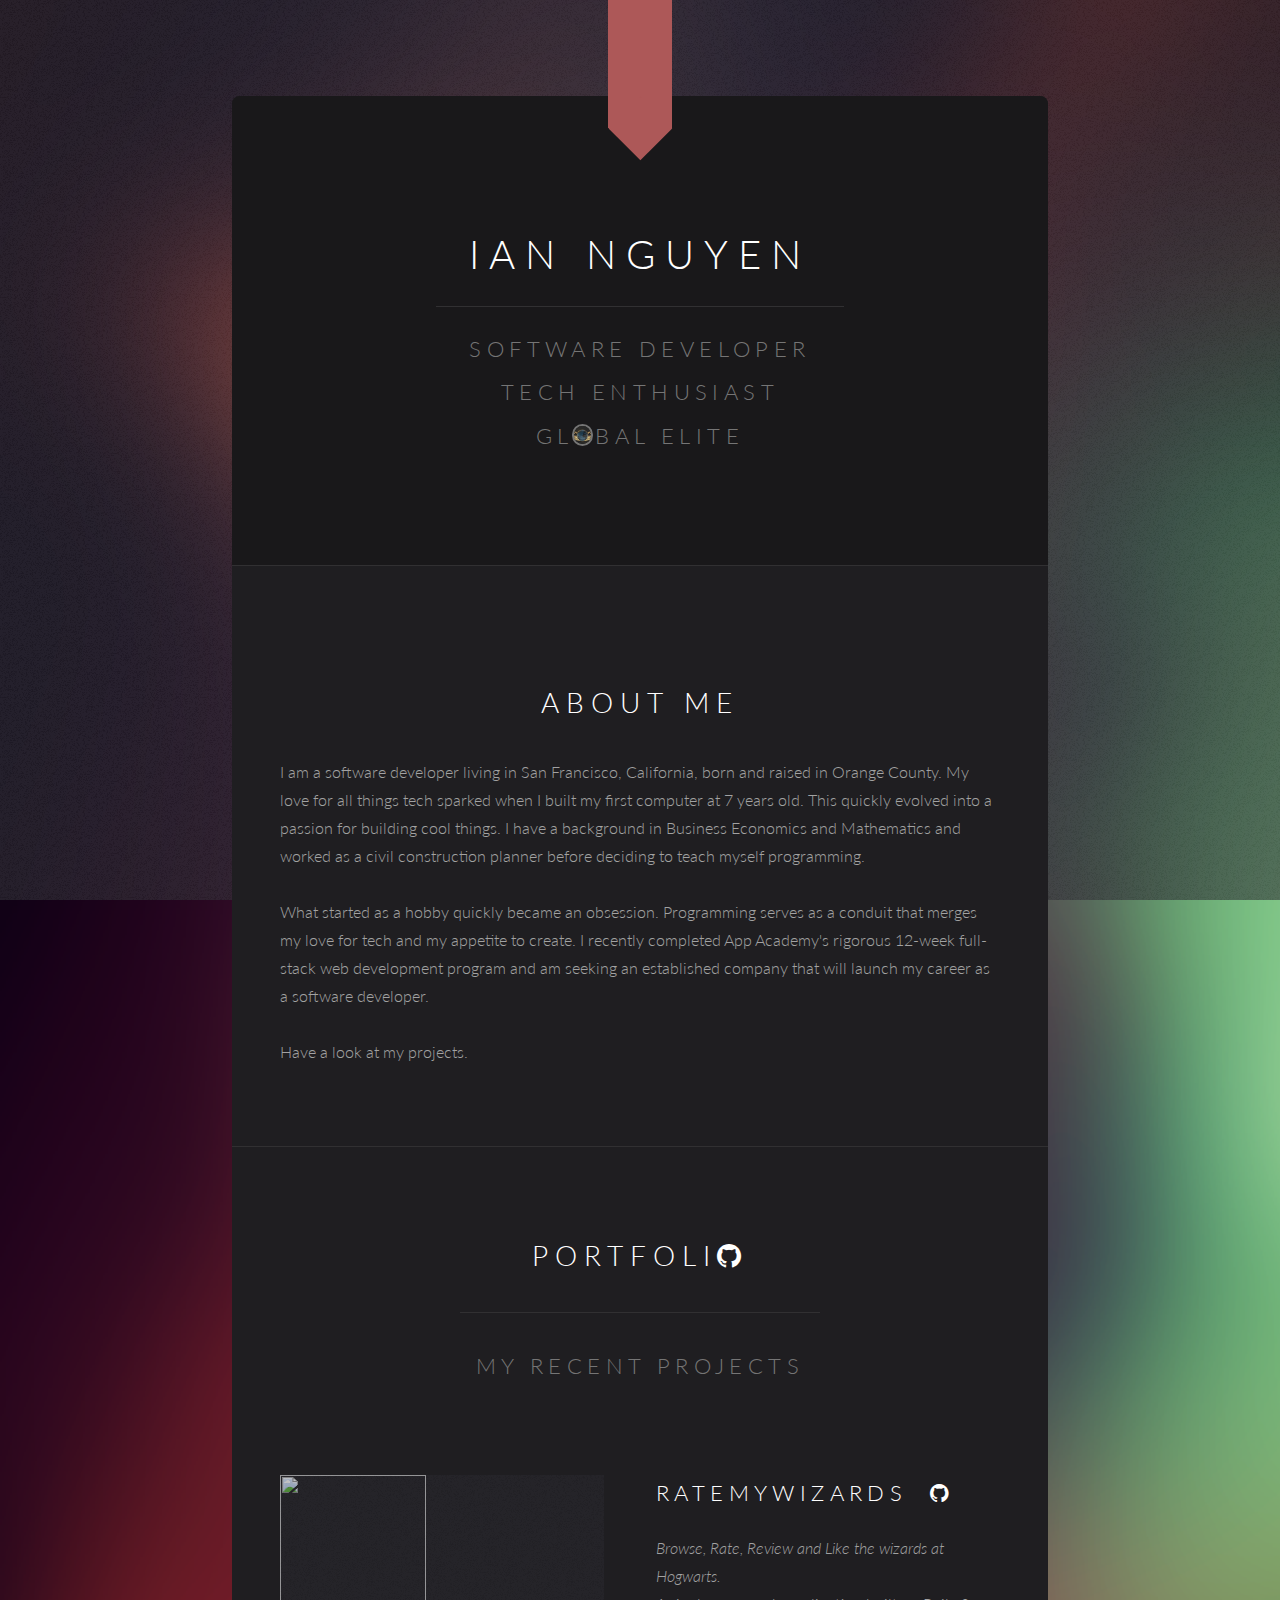
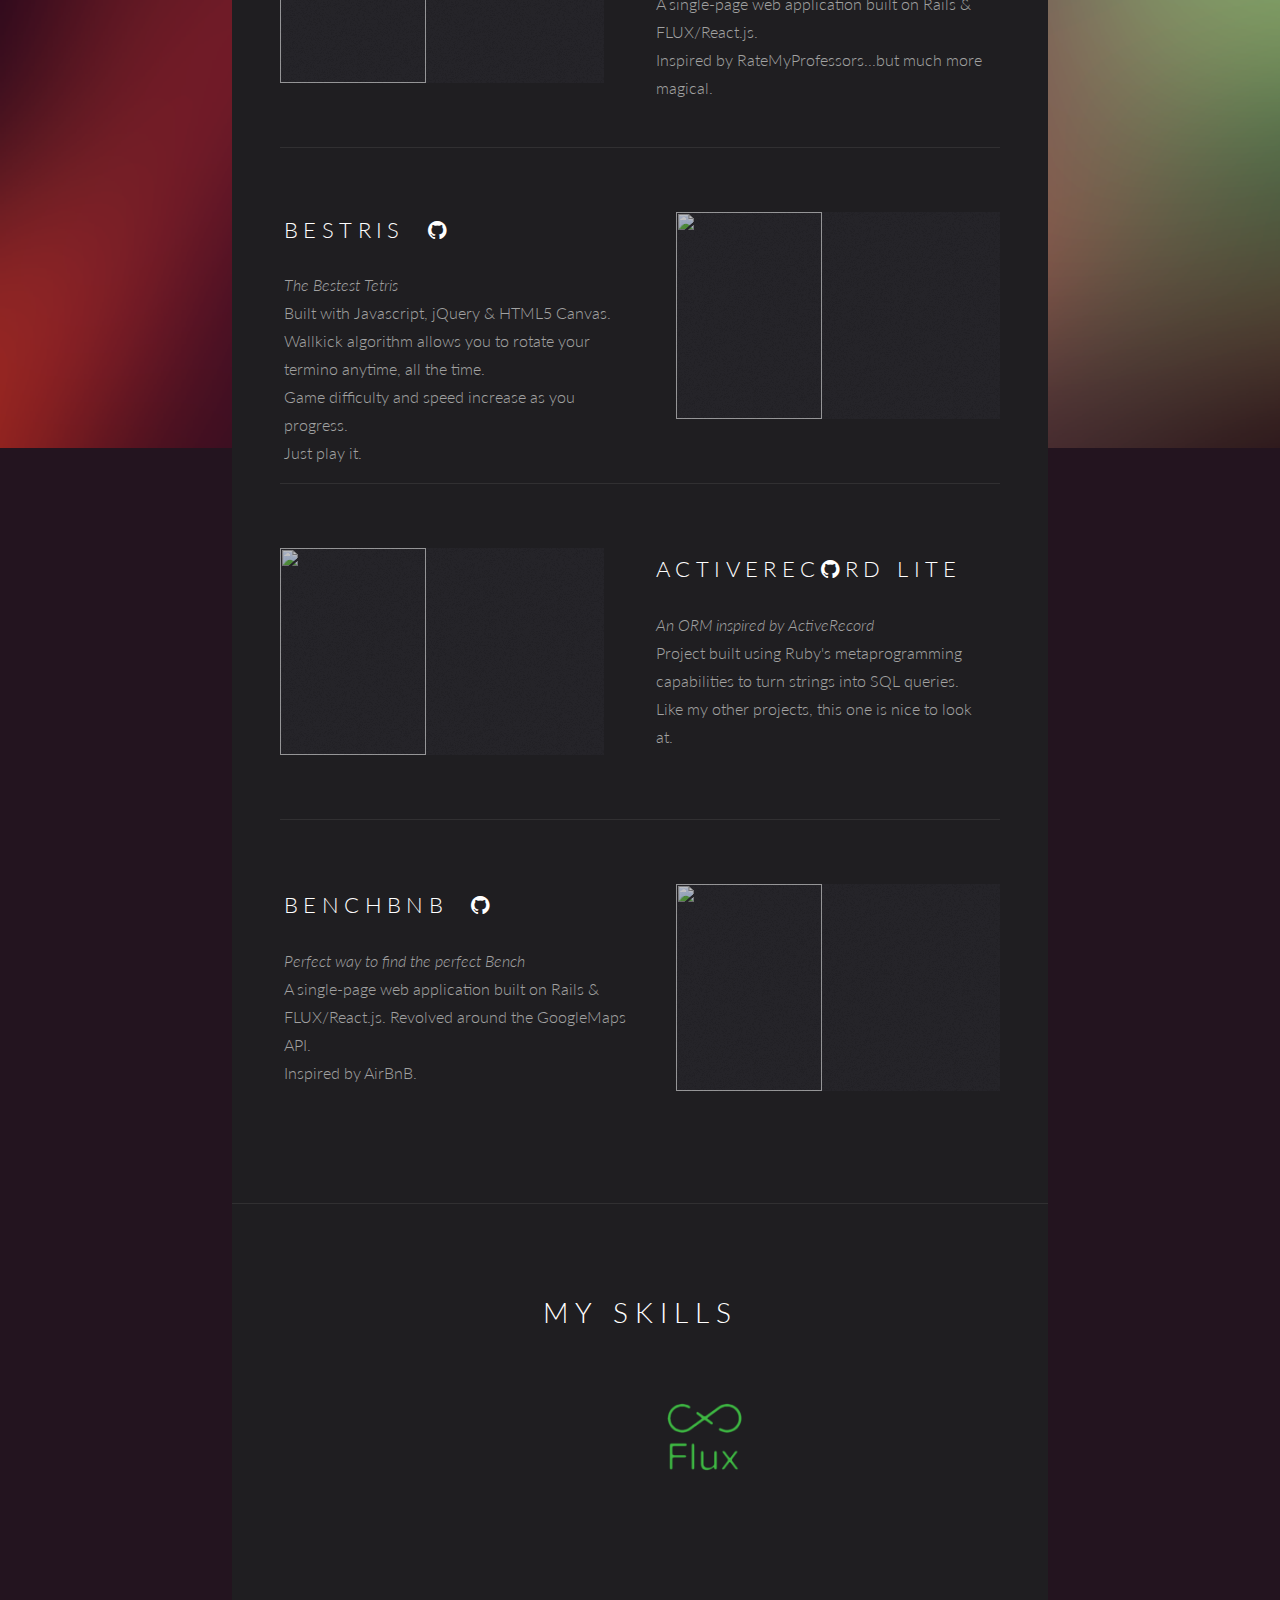
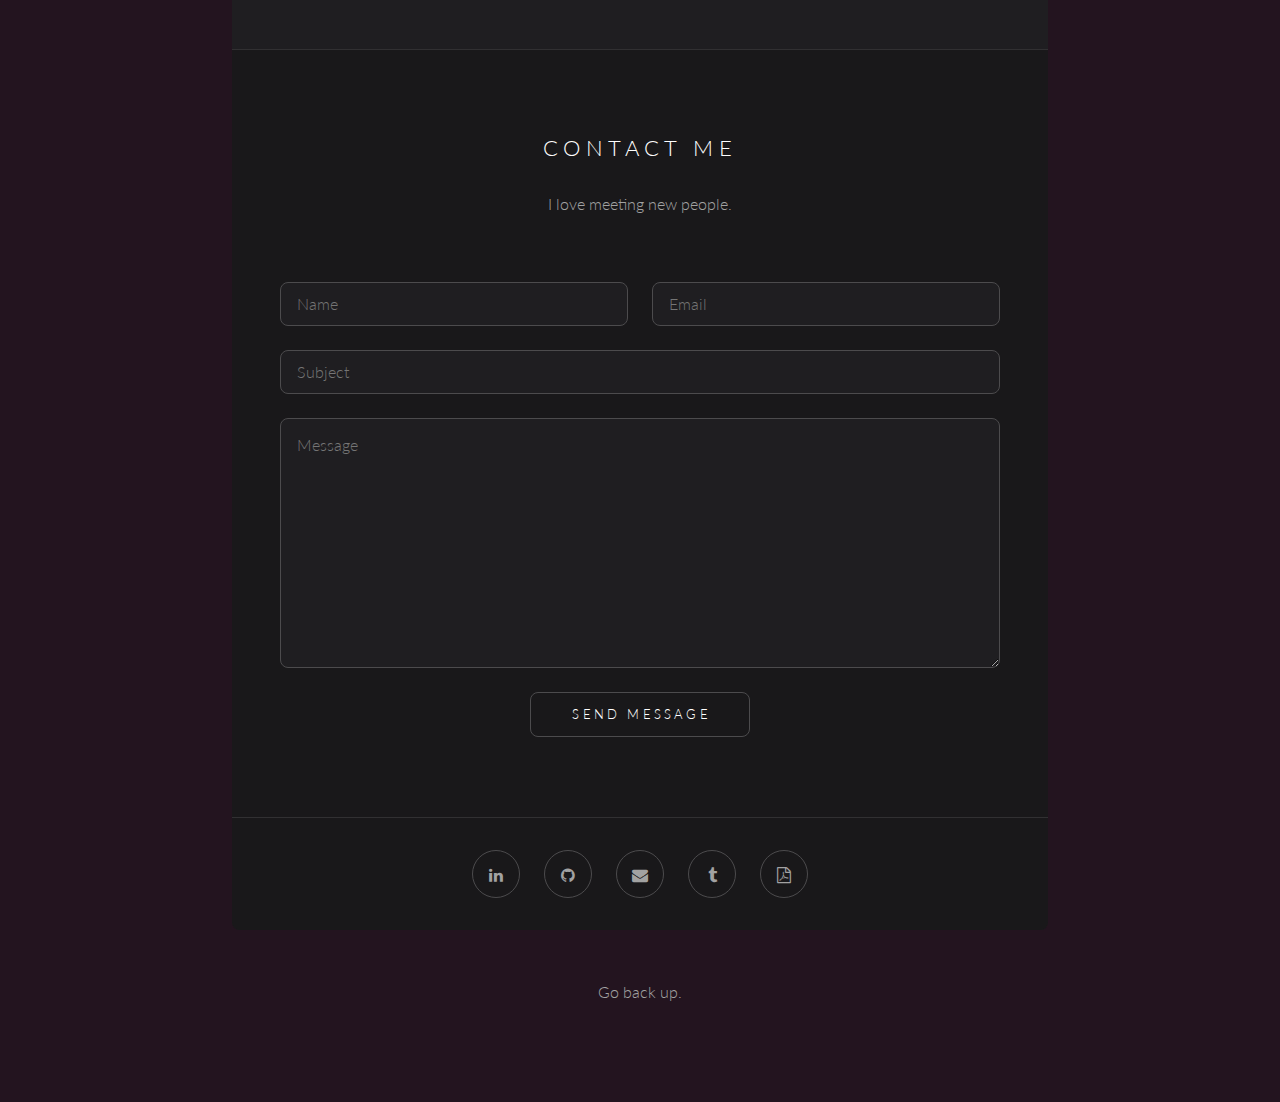
==== commit 27021ee1: "lol" ====
--- a/index.html
+++ b/index.html
@@ -24,8 +24,7 @@
 						<p>
 							Software Developer<br/>
 							Tech Enthusiast<br/>
-							Global Elite<br/>
-							<img class="global" src="./images/GE.jpg"/><br/>
+							Gl<img class="global" src="./images/GE.jpg"/>bal Elite
 						</p>
 					</header>
 					<!-- <nav id="nav">
--- a/assets/css/main.css
+++ b/assets/css/main.css
@@ -3256,15 +3256,13 @@
 	width: 7vw;
 }
 .global {
-	width: 10%;
+	height: 1em;
+	width: 1em;
+	object-fit: cover;
+	object-position: center;
+	border: 0.1em solid #757575;
+	border-radius: 25px;
 	position: relative;
-	margin: auto;
-	left: 0;
-	right: 0;
+	bottom: -0.1em;
+	left: -0.1em;
 }
-/*.global {
-	background-image: url("../../images/GE.jpg");
-	background-position: center;
-	background-size: cover;
-	background-repeat: no-repeat;
-}*/
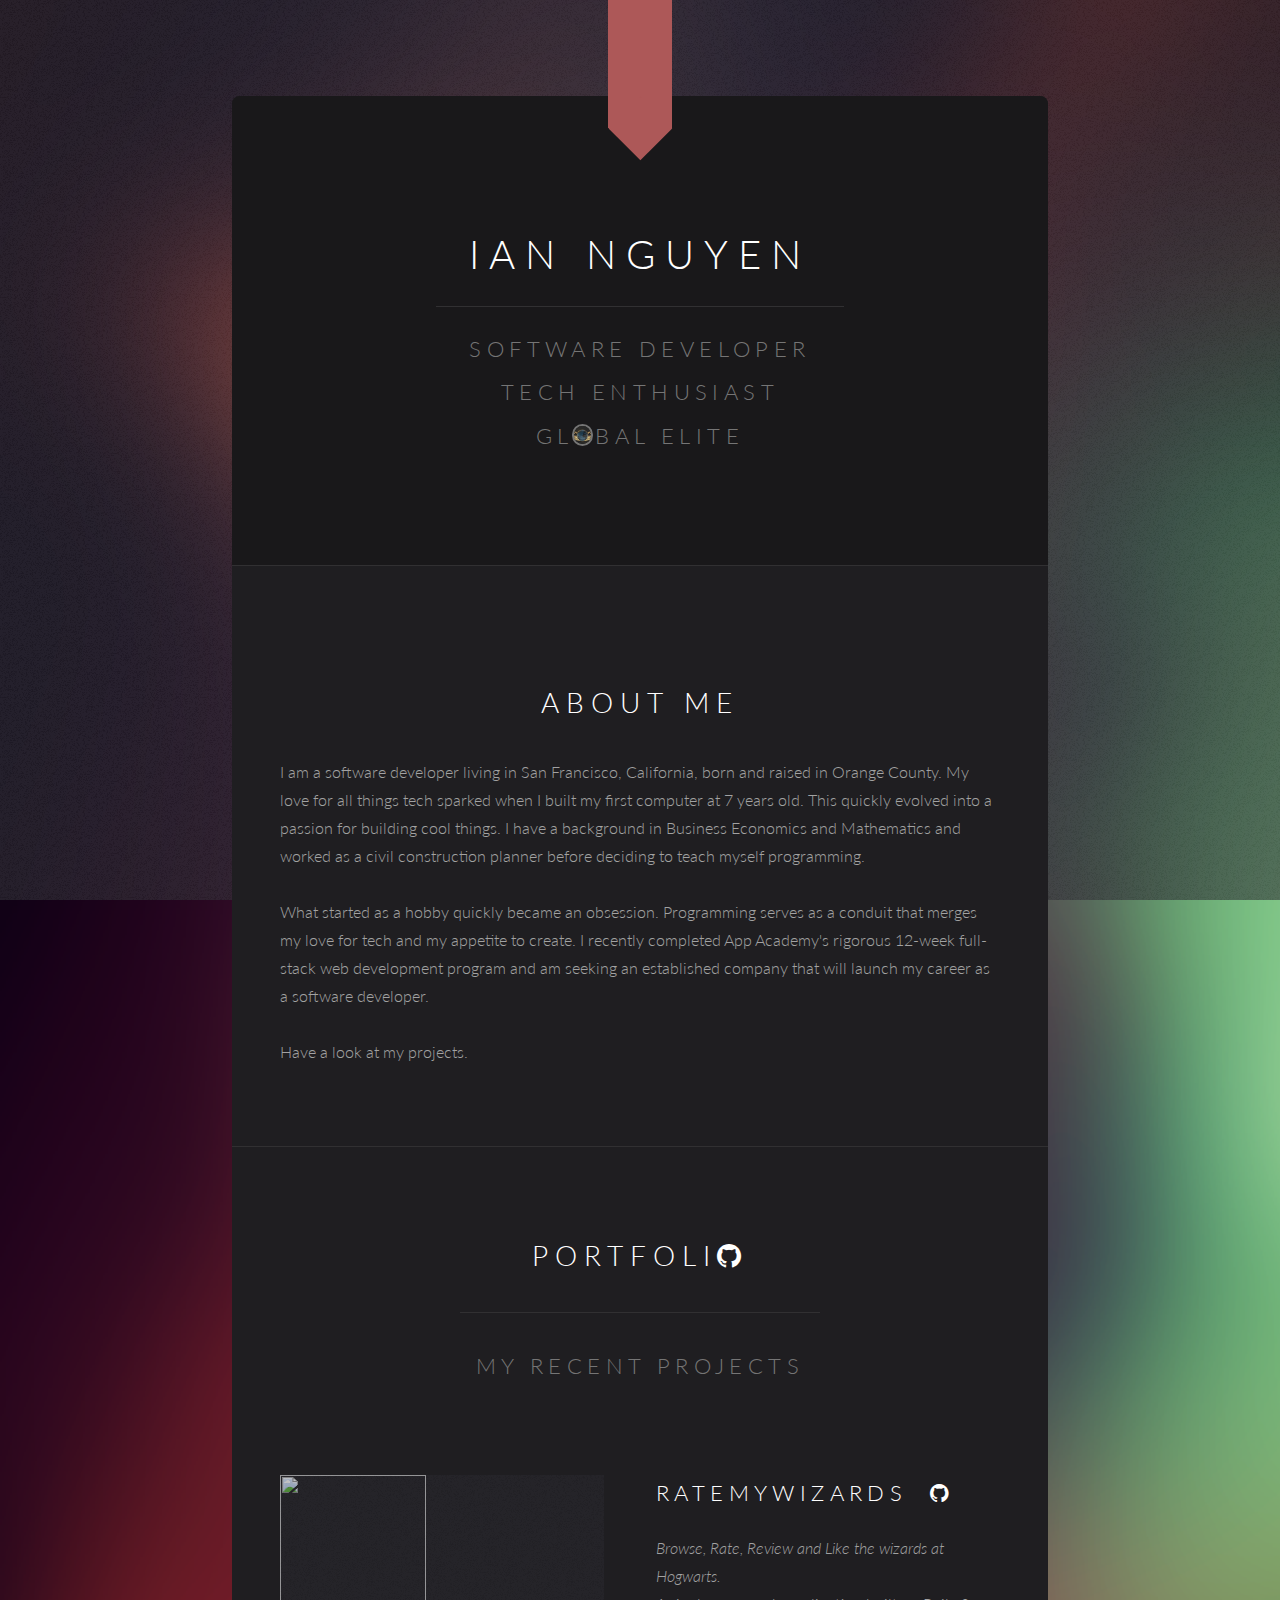
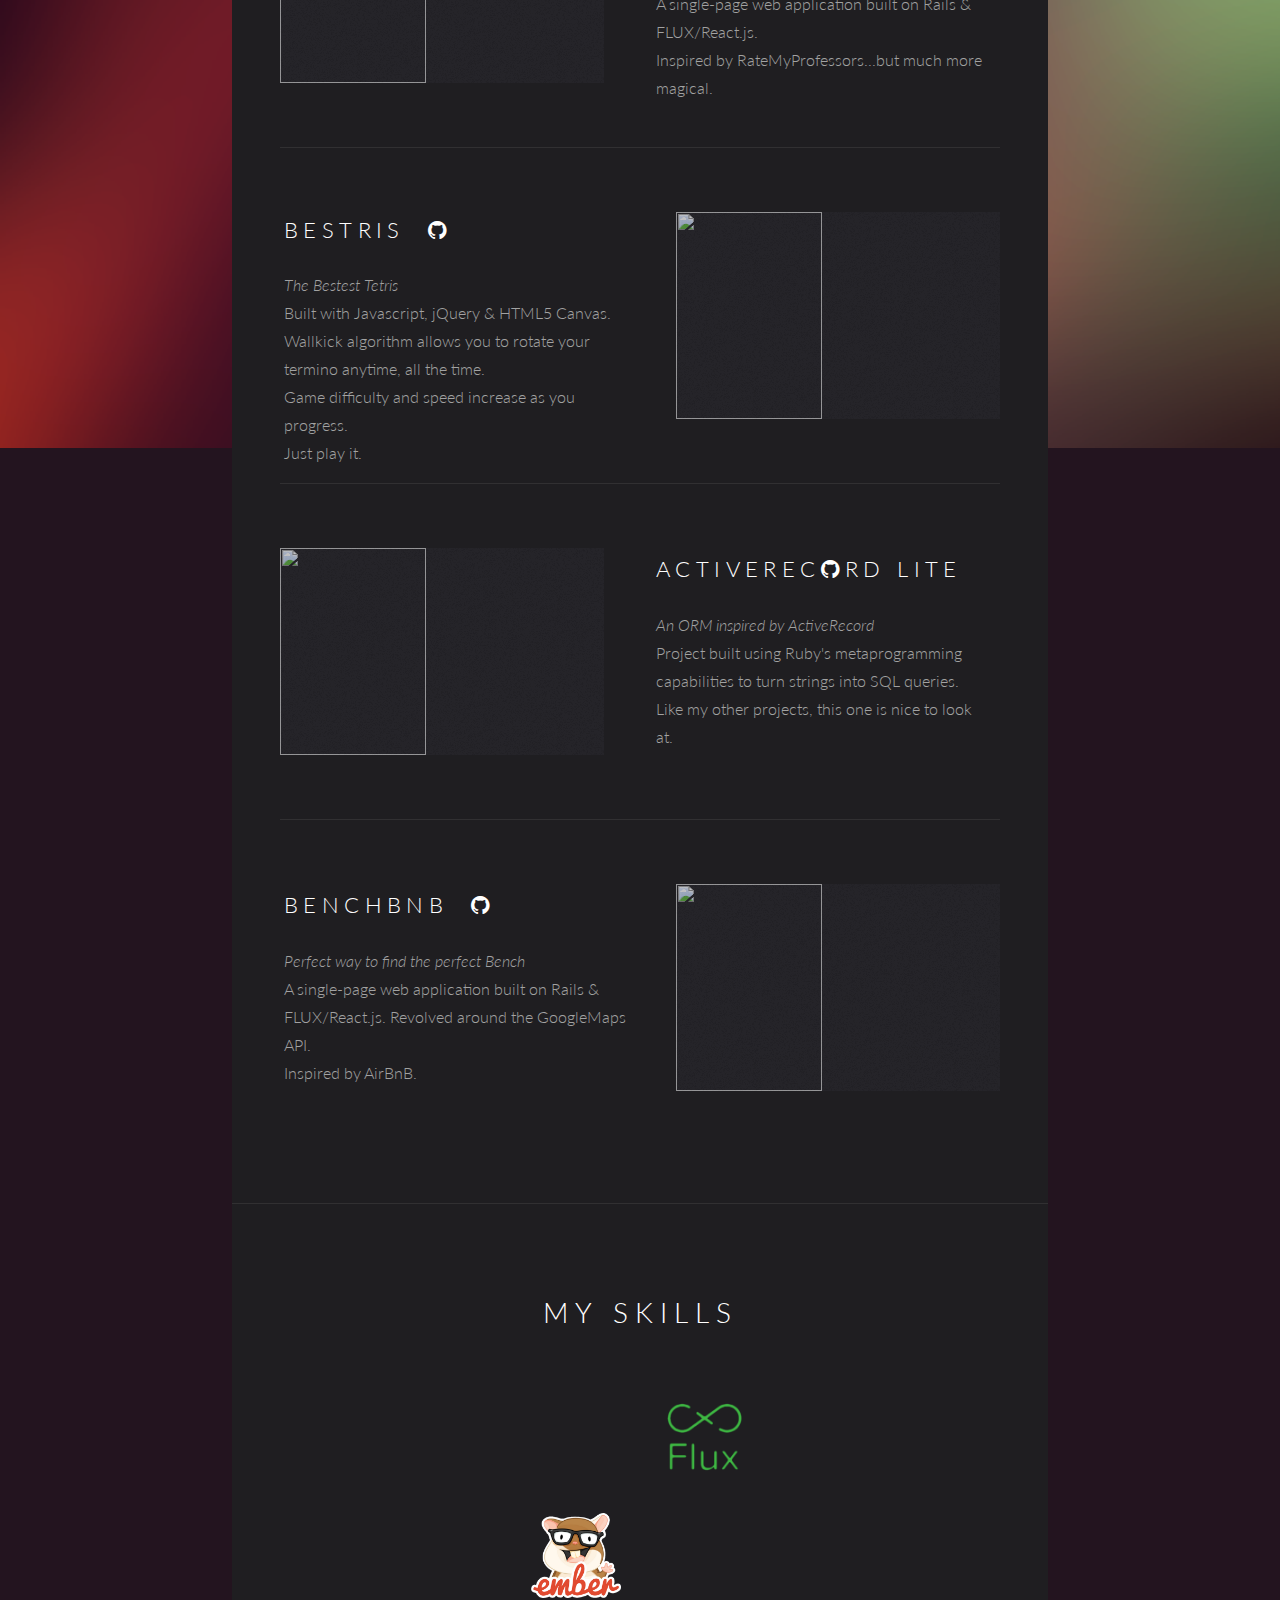
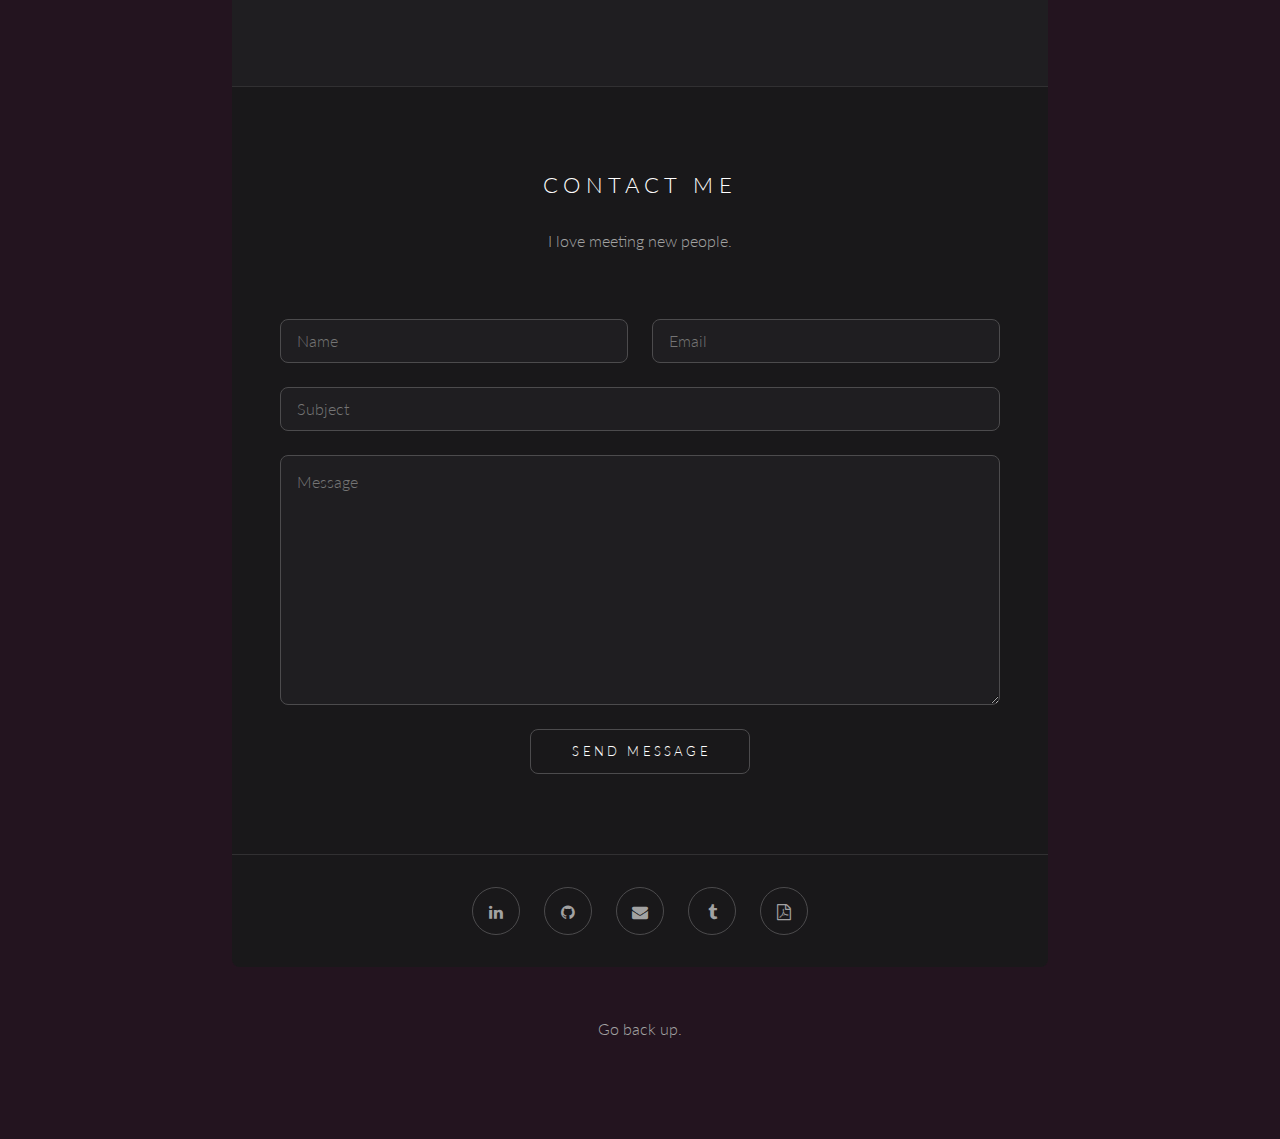
==== commit aceb1dff: "add another skill" ====
--- a/index.html
+++ b/index.html
@@ -130,9 +130,9 @@
 						</div>
 					</section>
 					<section class="right">
-								<a href="https://bench-bnb.herokuapp.com"><img class="image" src="http://res.cloudinary.com/dms46o1eu/image/upload/c_scale,w_750/v1451967741/bench_bnb_pdccks.gif"/></a>
-						<div class="content">
-							<h3><a href="https://bench-bnb.herokuapp.com">BenchBnB</a> &nbsp<a href="https://github.com/iannguyen/benchbnb-react-flux" class="icon alt fa-github"><span class="label">GitHub</span></a></a>
+								<a href="https://bench-bnb-in.herokuapp.com"><img class="image" src="http://res.cloudinary.com/dms46o1eu/image/upload/c_scale,w_750/v1451967741/bench_bnb_pdccks.gif"/></a>
+						<div class="content">
+							<h3><a href="https://bench-bnb-in.herokuapp.com">BenchBnB</a> &nbsp<a href="https://github.com/iannguyen/benchbnb-react-flux" class="icon alt fa-github"><span class="label">GitHub</span></a></a>
 								</h3>
 								<span class="sub-description">Perfect way to find the perfect Bench</span>
 									<p>
@@ -168,11 +168,11 @@
 						<li><i><img class="icon" src="./images/flux-icon.png"/></i></li>
 						<br/>
 						<br/>
+						<li><i><img class="icon" src="./images/ember-icon.png"/></i></li>
+						<li><i class="devicon-jquery-plain-wordmark"></i></li>
 						<li><i class="devicon-postgresql-plain-wordmark"></i></li>
 						<li><i class="devicon-html5-plain-wordmark colored"></i></li>
 						<li><i class="devicon-css3-plain-wordmark colored"></i></li>
-						<li><i class="devicon-jquery-plain-wordmark"></i></li>
-						<li><i class="devicon-git-plain-wordmark colored"></i></li>
 					</ul>
 				</section>
 
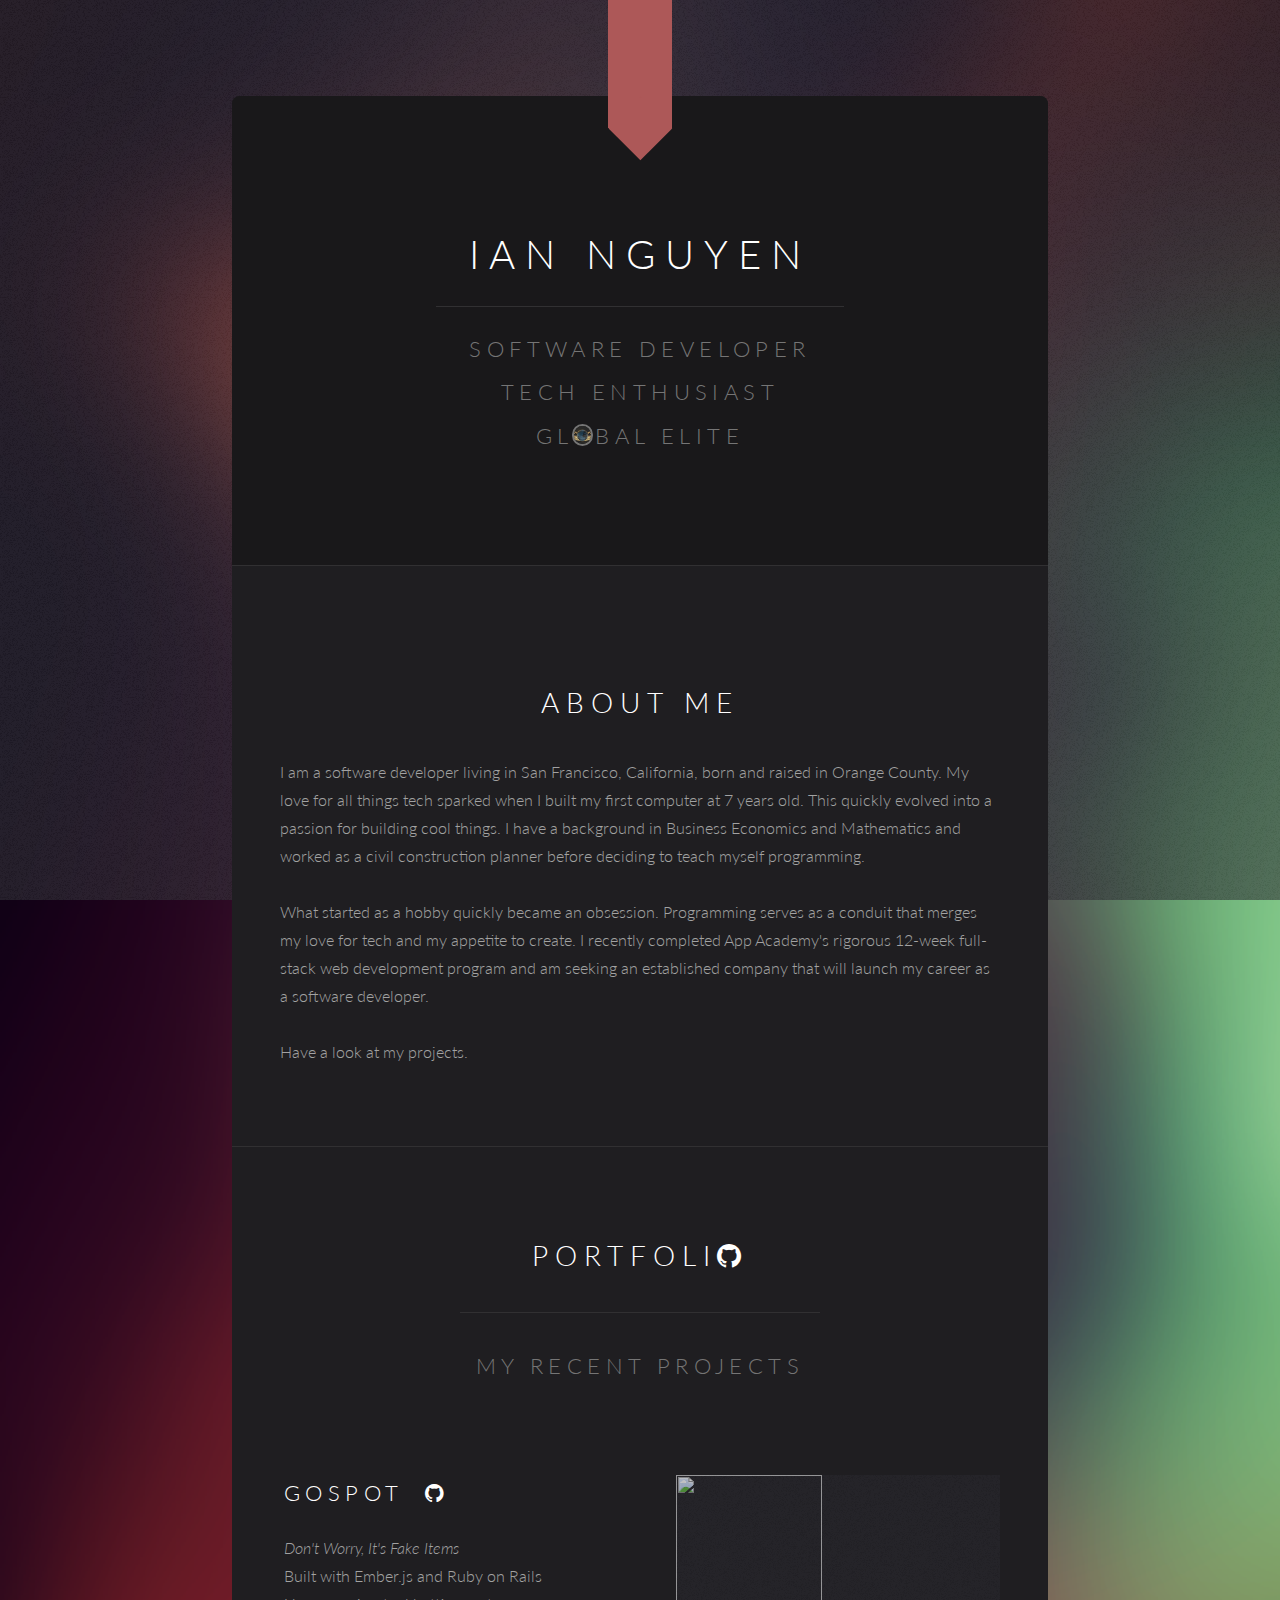
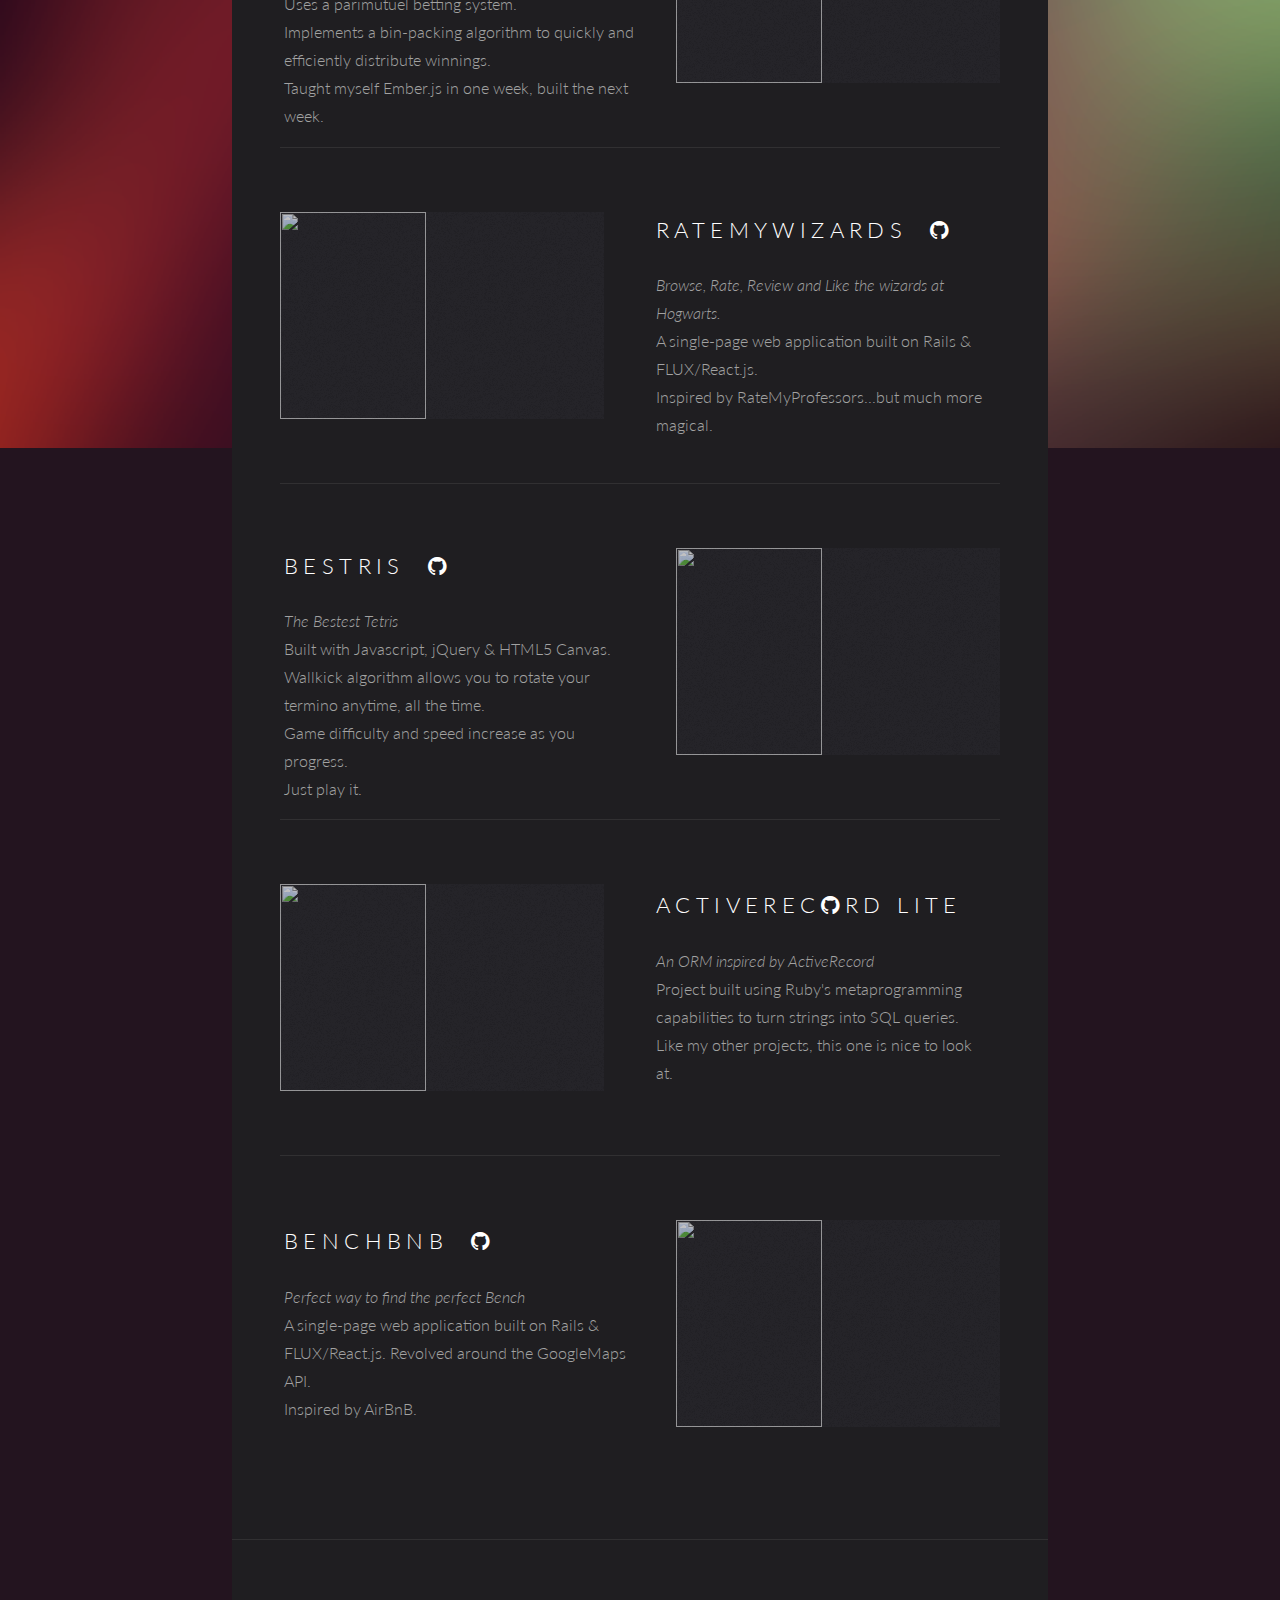
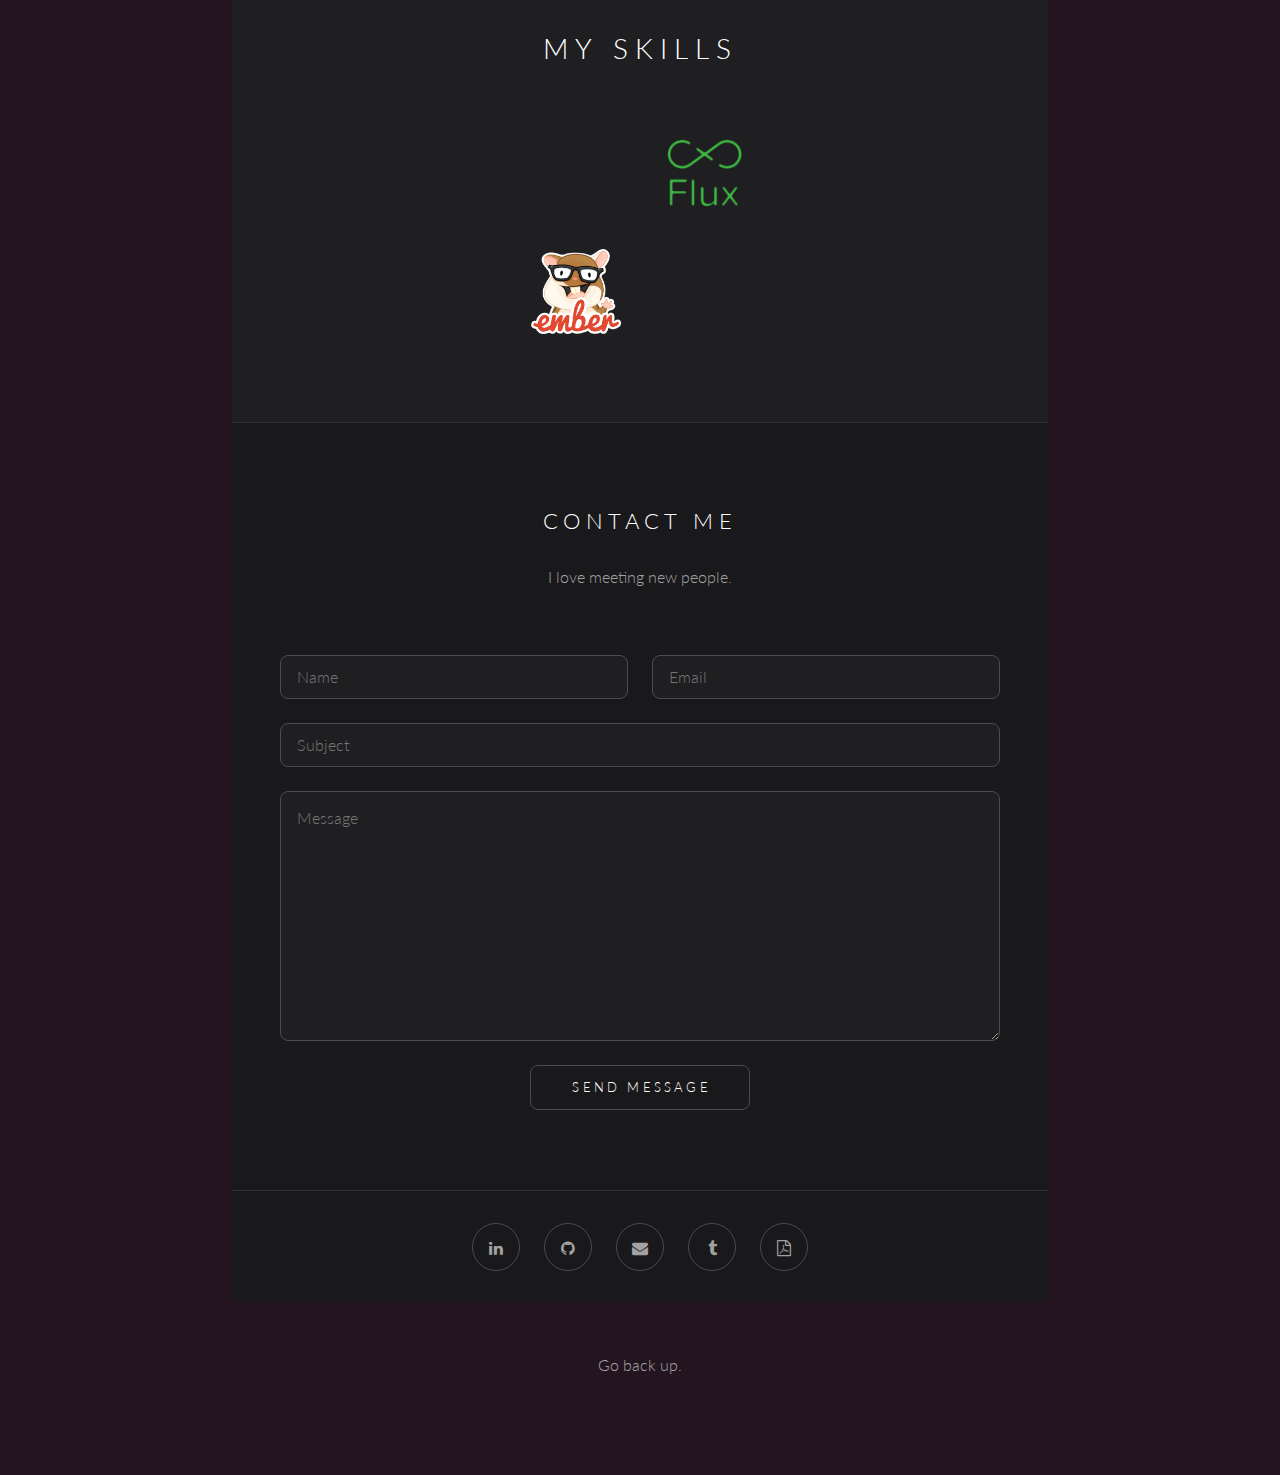
==== commit b3bce254: "add gospot project" ====
--- a/index.html
+++ b/index.html
@@ -84,6 +84,24 @@
 						<h2>Portfoli<a href="https://github.com/iannguyen" class="icon alt fa-github"><span class="label">GitHub</span></a></h2>
 						<p>My Recent Projects</p>
 					</header>
+					<section class="right">
+						<a href="http://thegospot.herokuapp.com/">
+									<img class="image" src="http://res.cloudinary.com/dms46o1eu/image/upload/c_scale,w_500/v1454896655/gospot_hsr7k4.gif"/>
+								</a>
+						<div class="content">
+							<h3><a href="http://thegospot.herokuapp.com/">GOSpot &nbsp</a><a href="https://github.com/iannguyen/gospot" class="icon alt fa-github"><span class="label">GitHub</span></a></h3>
+							<span class="sub-description">Don't Worry, It's Fake Items</span>
+							<p>
+										Built with Ember.js and Ruby on Rails
+										<br/>
+										Uses a parimutuel betting system.
+										<br/>
+										Implements a bin-packing algorithm to quickly and efficiently distribute winnings.
+										<br/>
+										Taught myself Ember.js in one week, built the next week.
+									</p>
+						</div>
+					</section>
 					<section class="left">
 						<a href="http://www.ratemywizards.xyz/">
 									<img class="image" src="http://res.cloudinary.com/dms46o1eu/image/upload/f_auto/v1446530182/ratemywizardsgif_xmjxuo.gif"/>
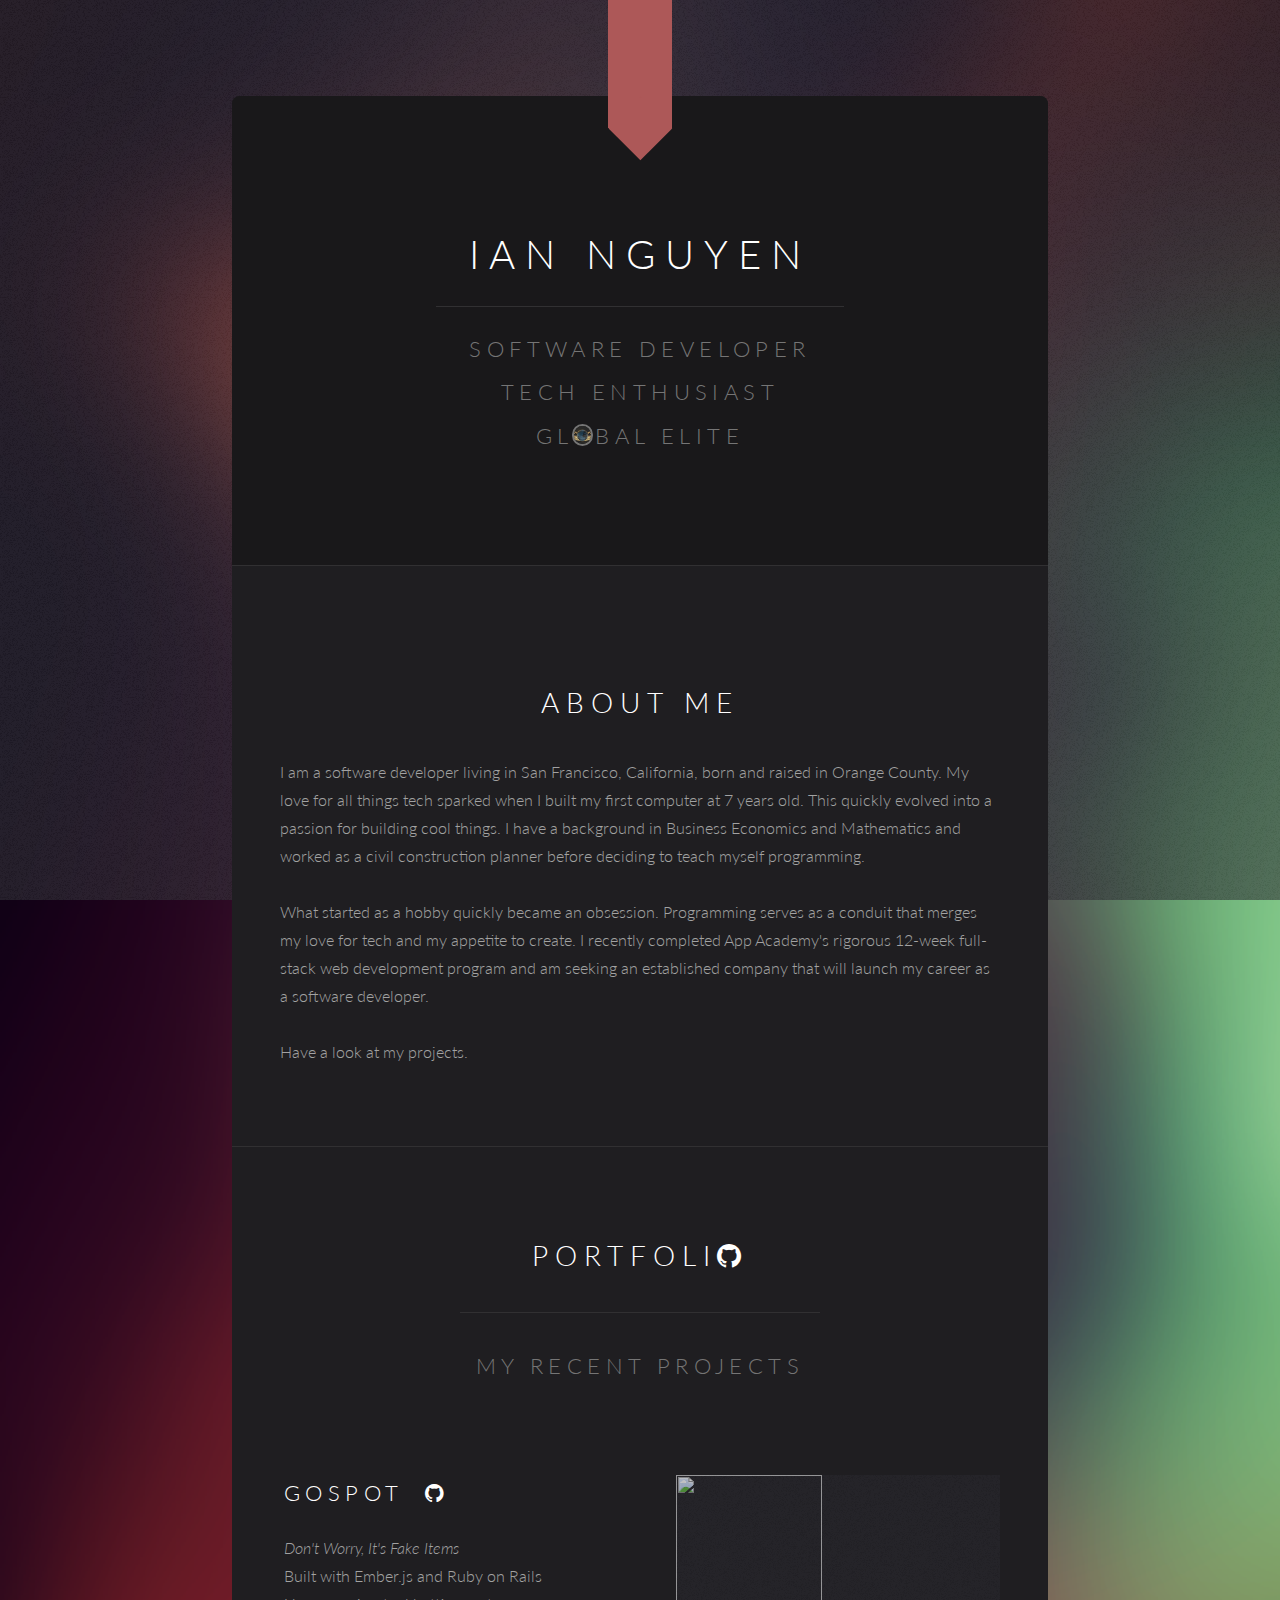
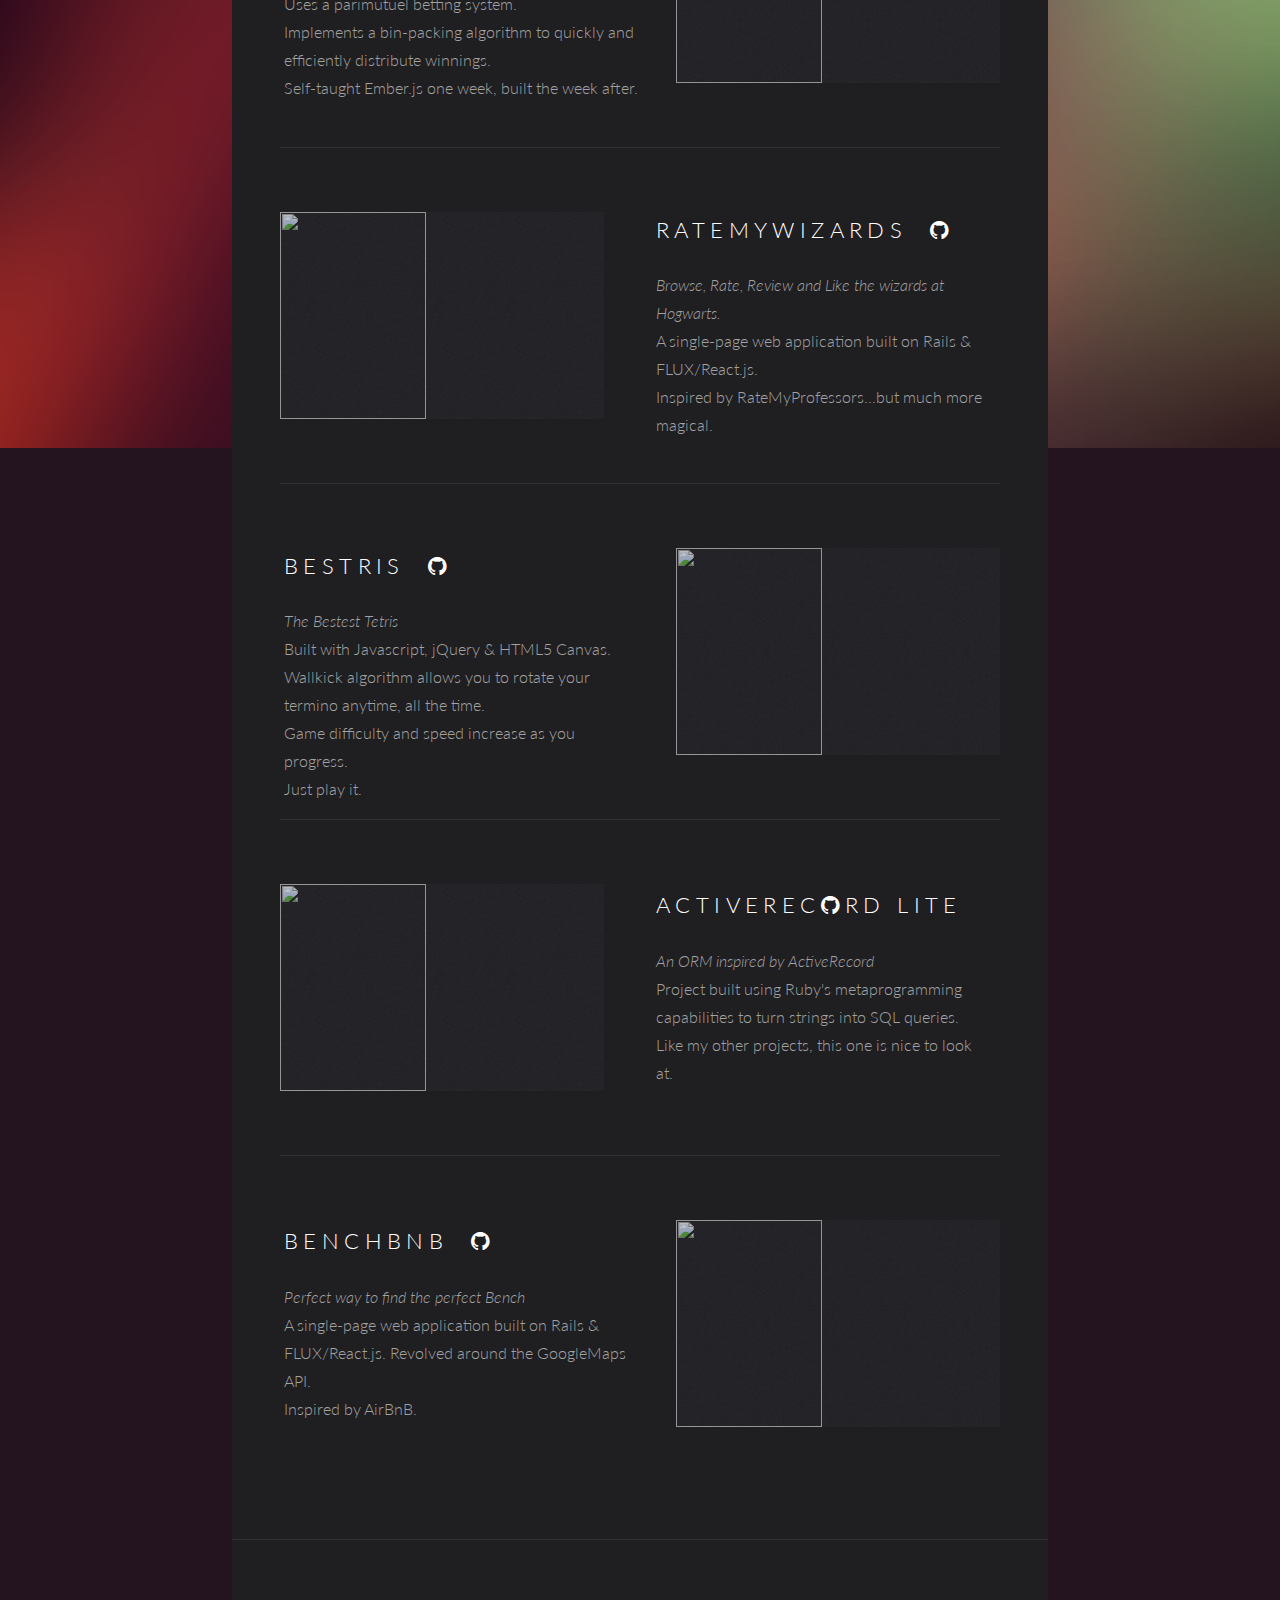
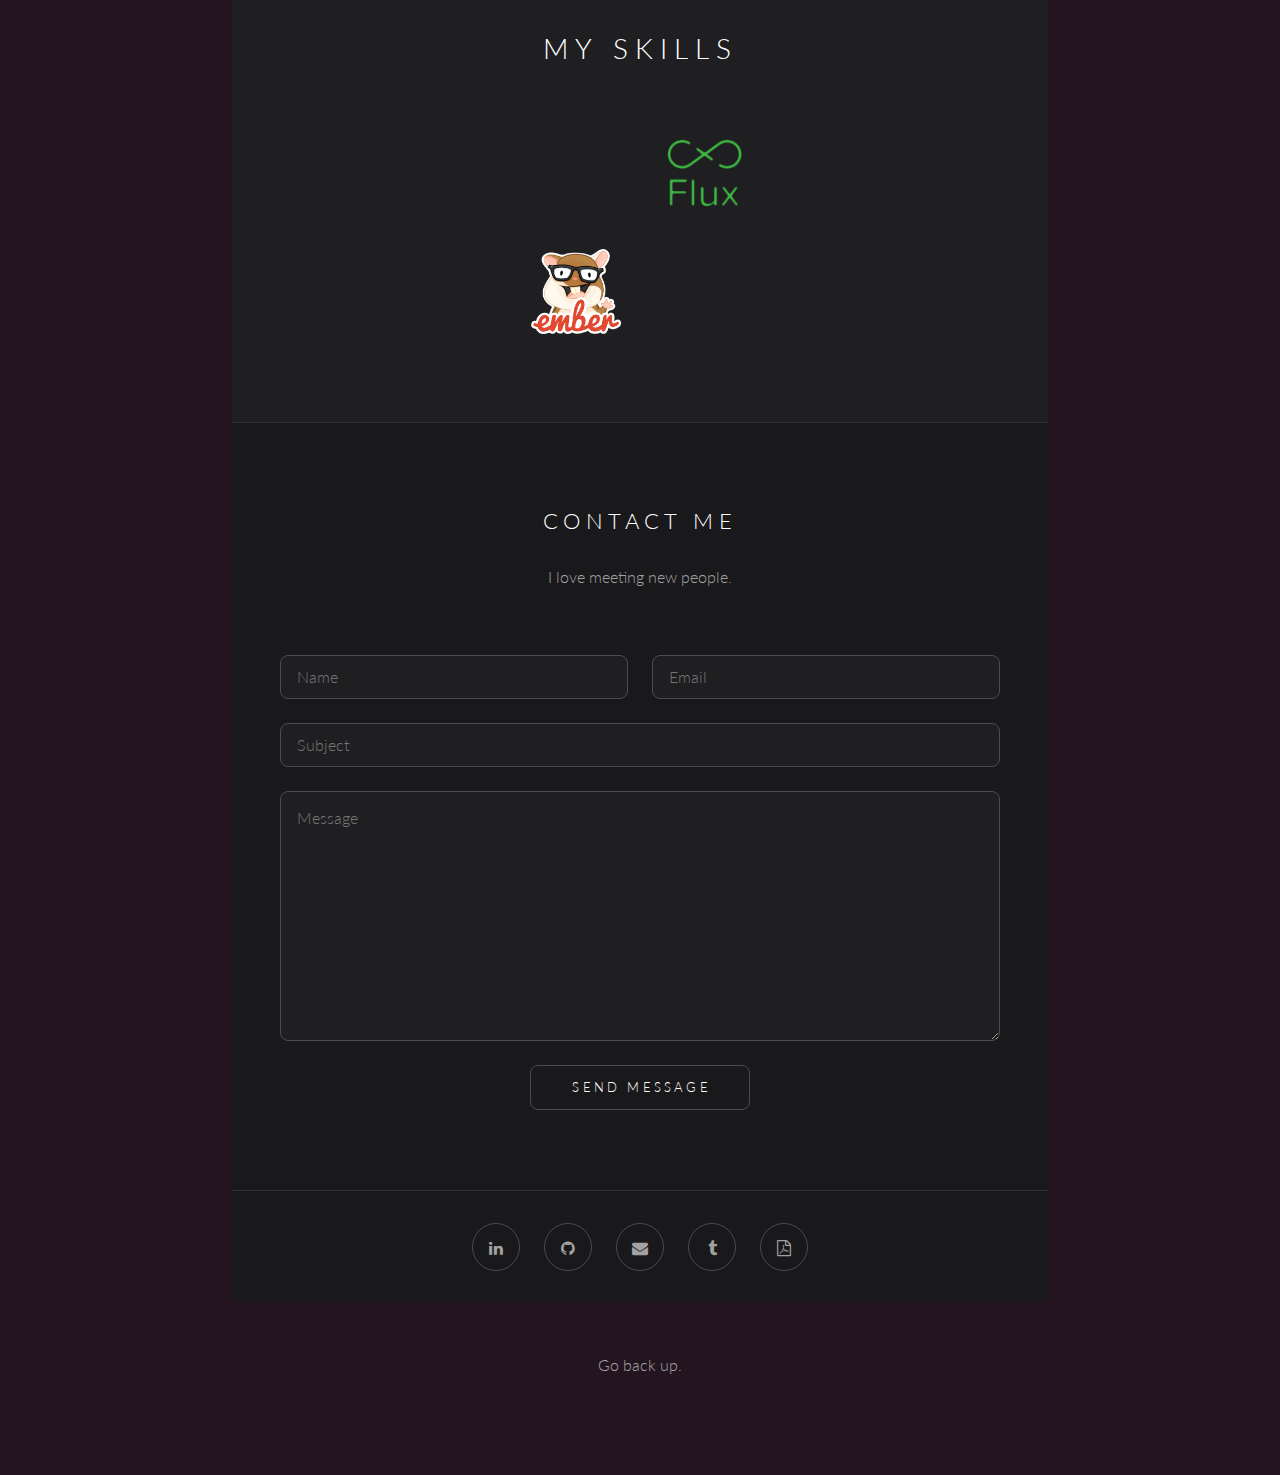
==== commit b3d58c8b: "fix gospot description" ====
--- a/index.html
+++ b/index.html
@@ -86,7 +86,7 @@
 					</header>
 					<section class="right">
 						<a href="http://thegospot.herokuapp.com/">
-									<img class="image" src="http://res.cloudinary.com/dms46o1eu/image/upload/c_scale,w_500/v1454896655/gospot_hsr7k4.gif"/>
+									<img class="image" src="http://res.cloudinary.com/dms46o1eu/image/upload/c_scale,w_500/v1454896935/gospot_s2m9bw.gif"/>
 								</a>
 						<div class="content">
 							<h3><a href="http://thegospot.herokuapp.com/">GOSpot &nbsp</a><a href="https://github.com/iannguyen/gospot" class="icon alt fa-github"><span class="label">GitHub</span></a></h3>
@@ -98,7 +98,7 @@
 										<br/>
 										Implements a bin-packing algorithm to quickly and efficiently distribute winnings.
 										<br/>
-										Taught myself Ember.js in one week, built the next week.
+										Self-taught Ember.js one week, built the week after.
 									</p>
 						</div>
 					</section>
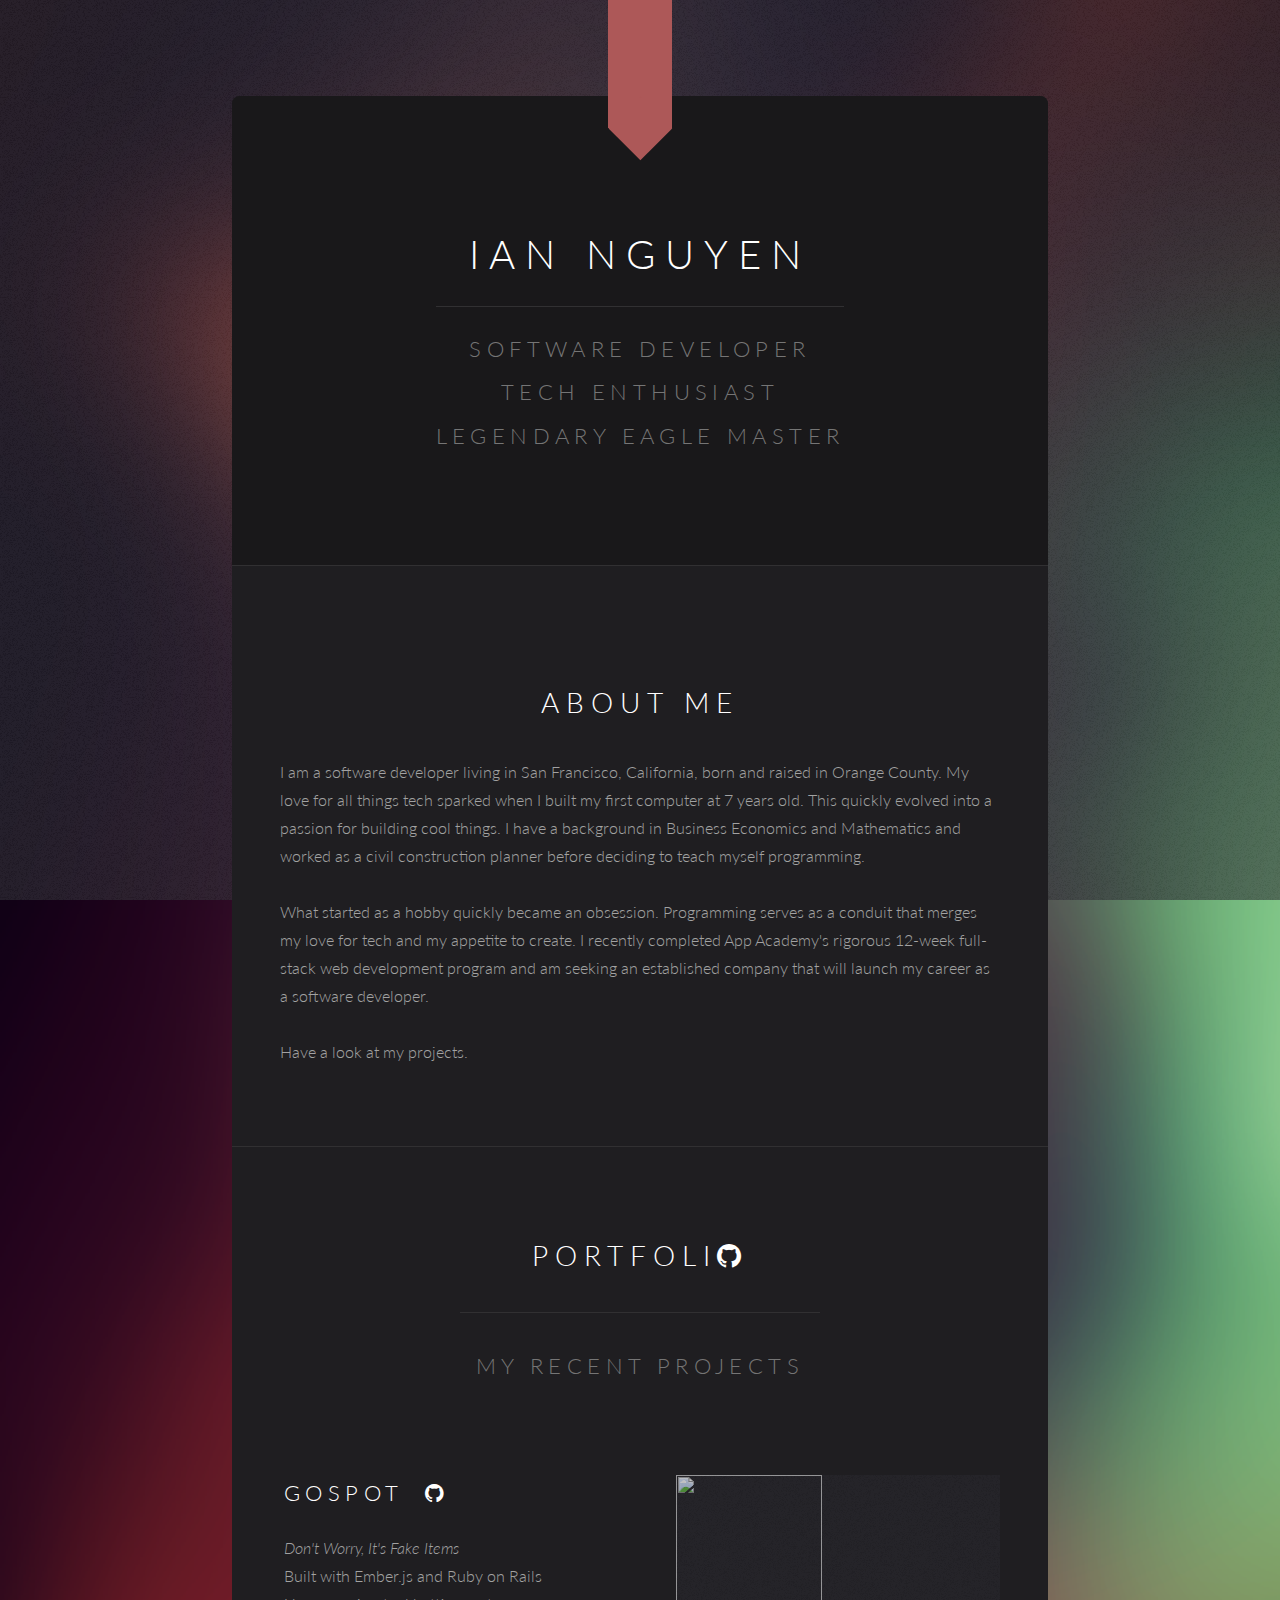
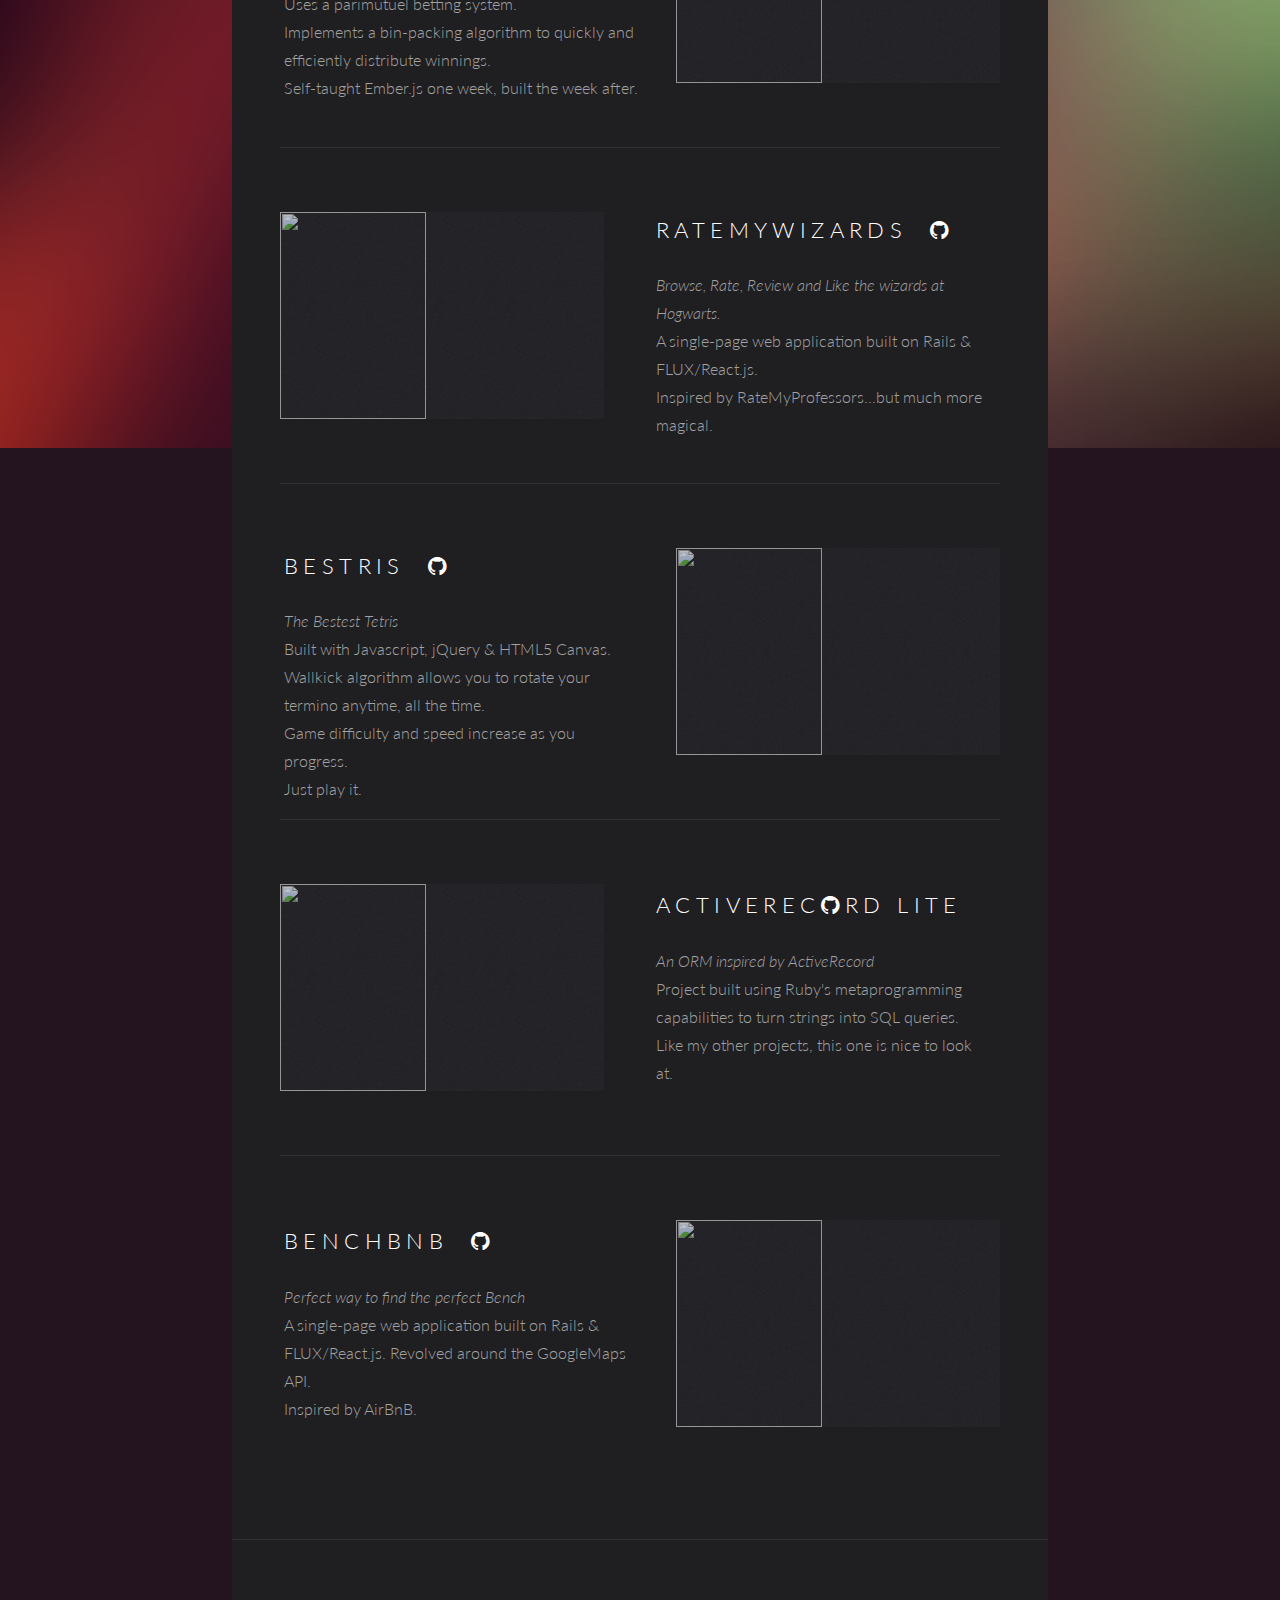
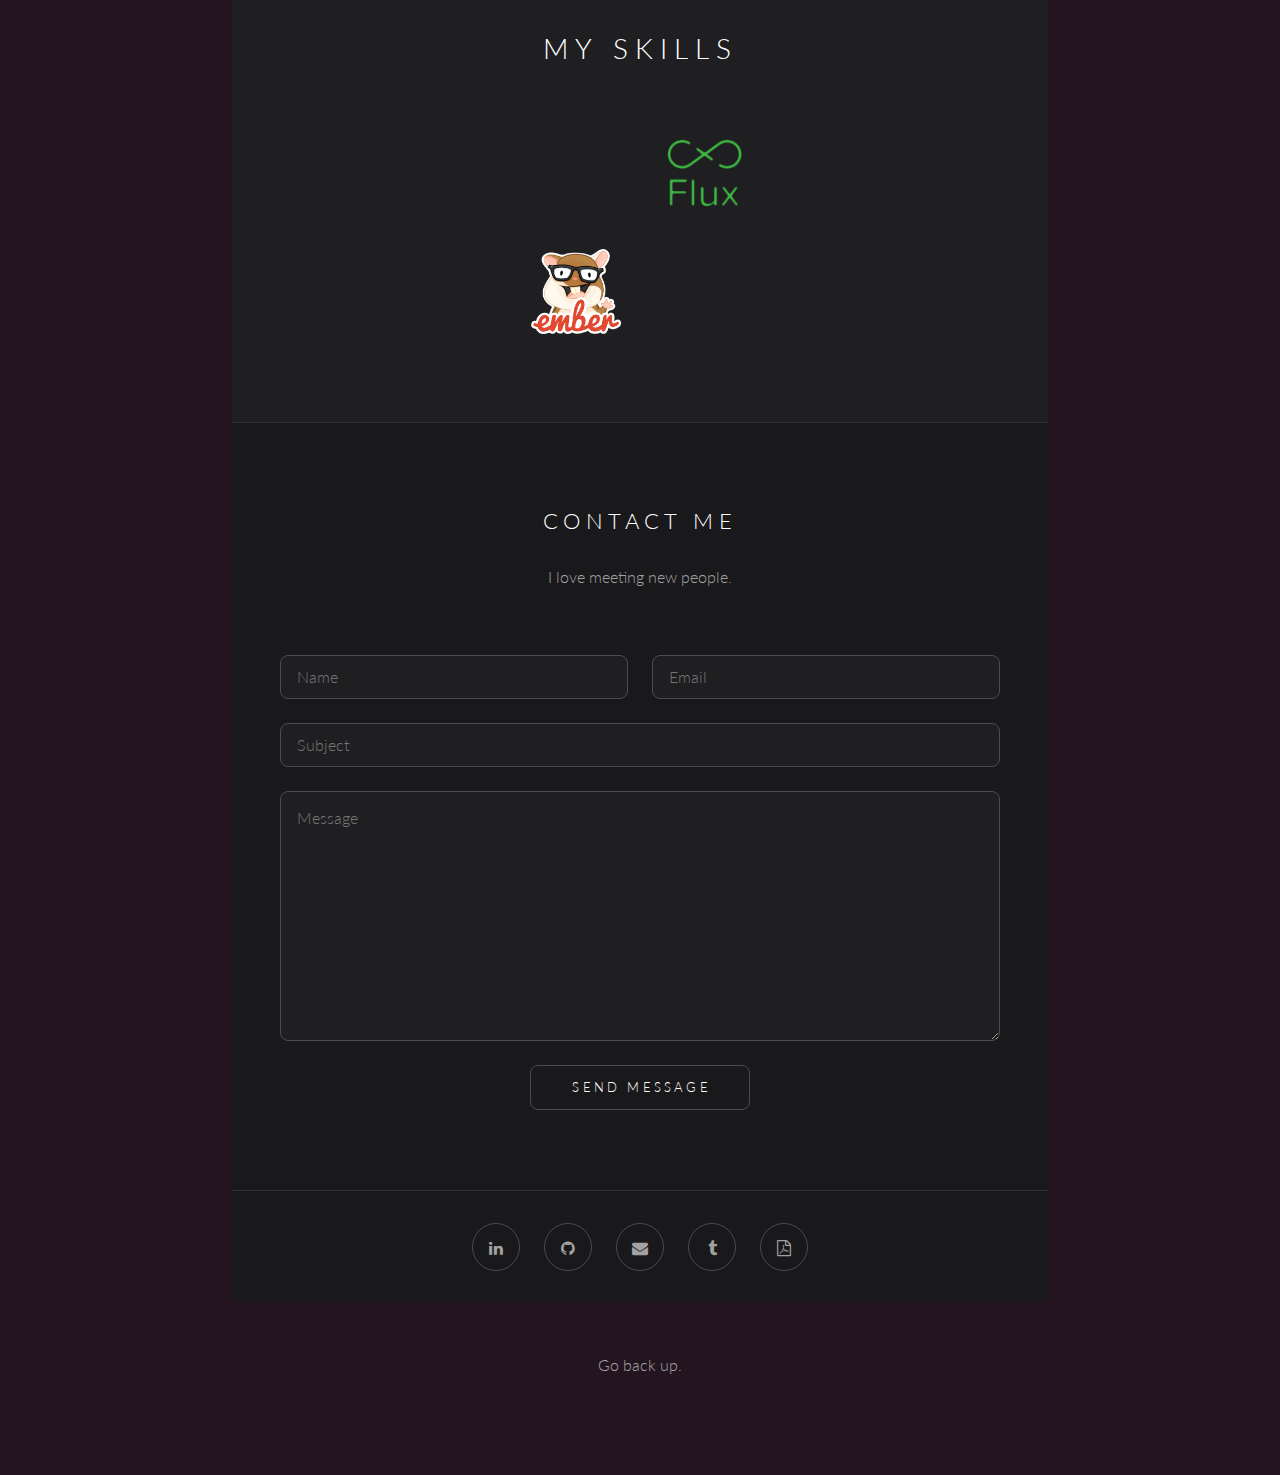
==== commit 57a4cc83: "lol" ====
--- a/index.html
+++ b/index.html
@@ -24,7 +24,8 @@
 						<p>
 							Software Developer<br/>
 							Tech Enthusiast<br/>
-							Gl<img class="global" src="./images/GE.jpg"/>bal Elite
+							<!-- Gl<img class="global" src="./images/GE.jpg"/>bal Elite -->
+							Legendary Eagle Master
 						</p>
 					</header>
 					<!-- <nav id="nav">
